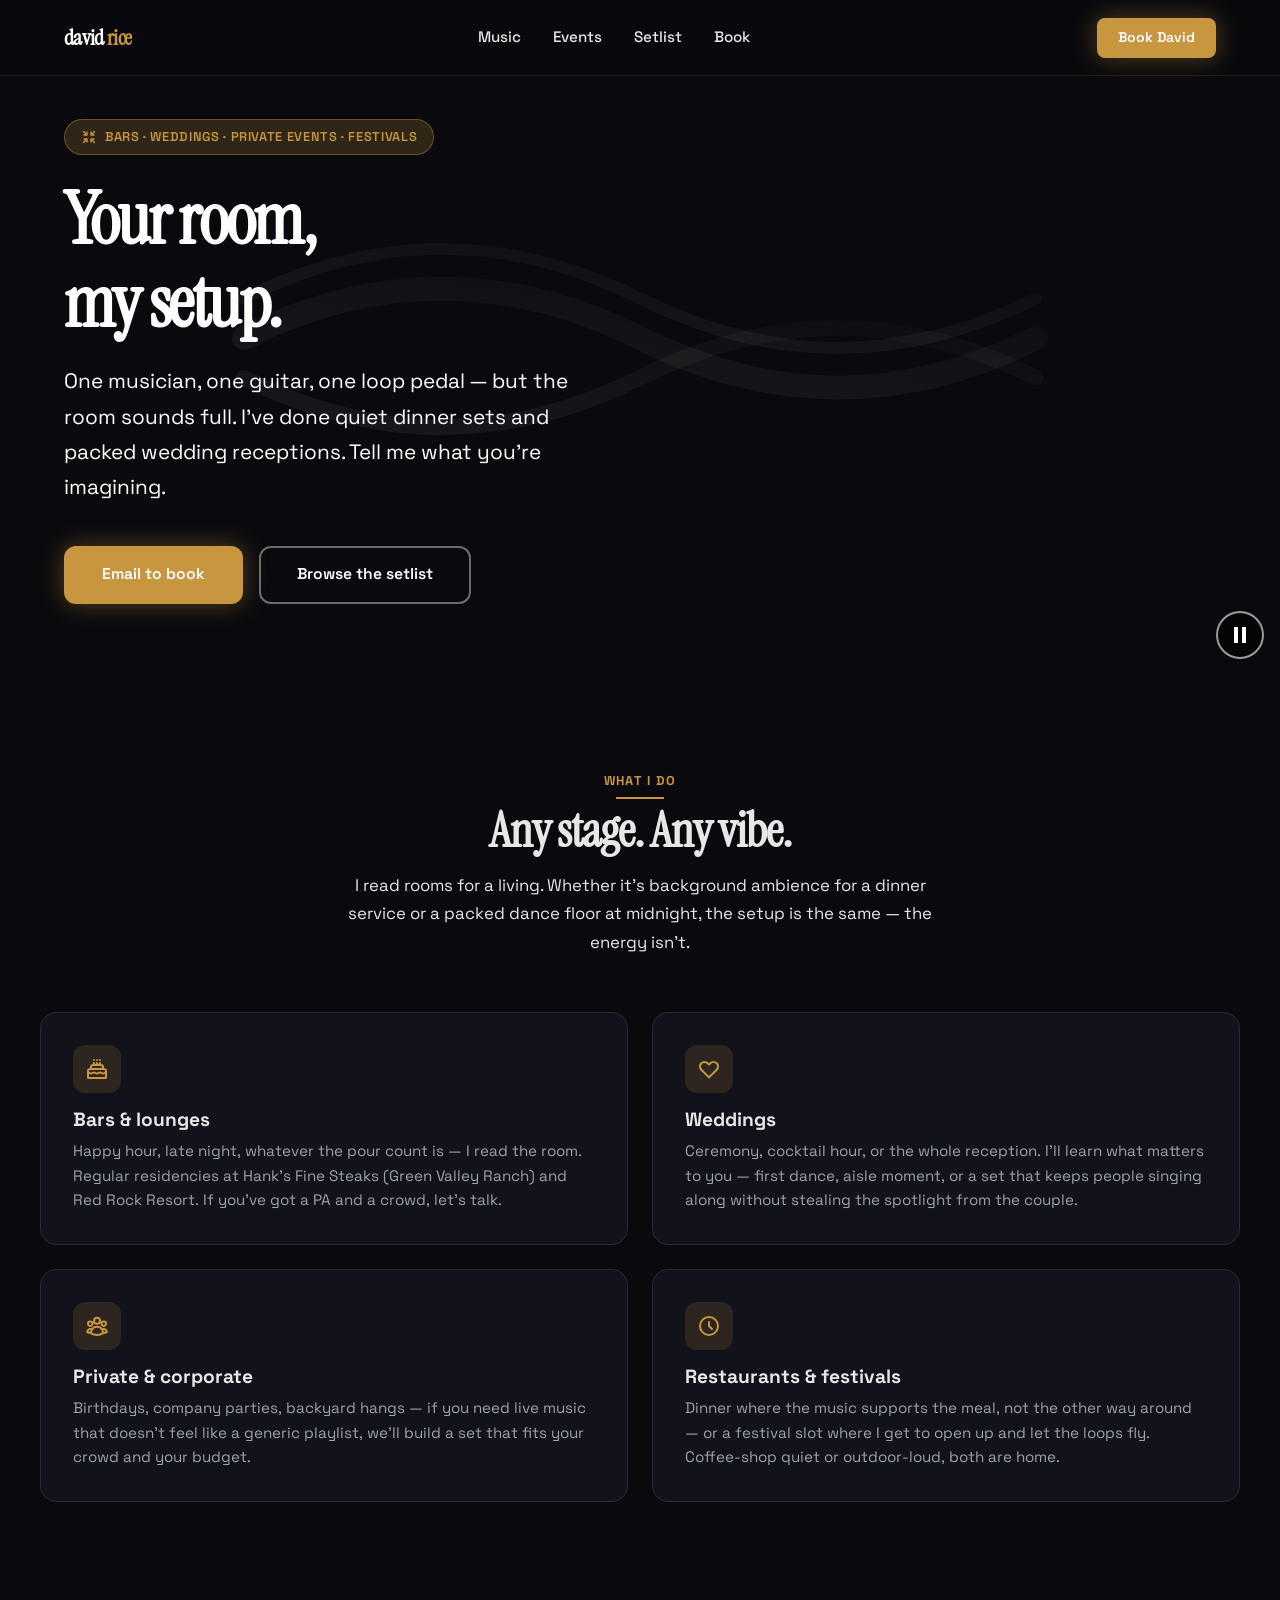
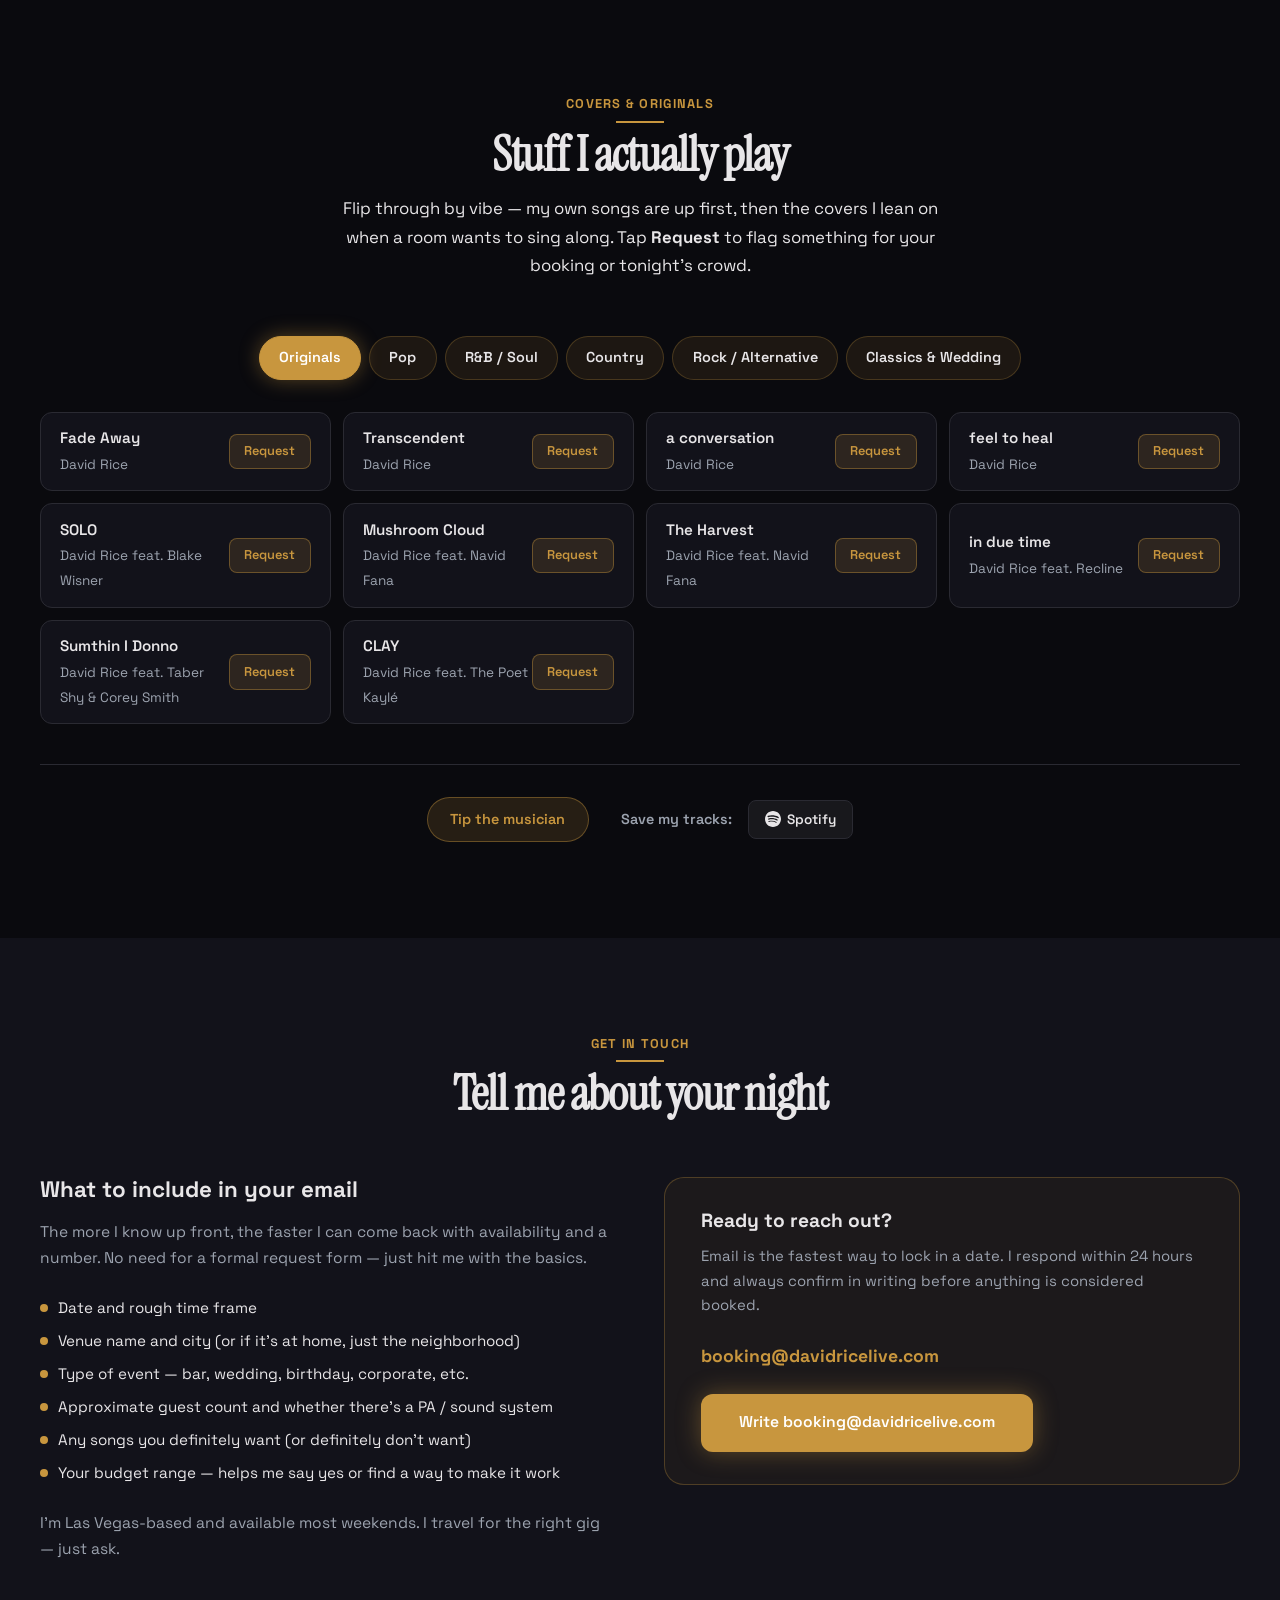
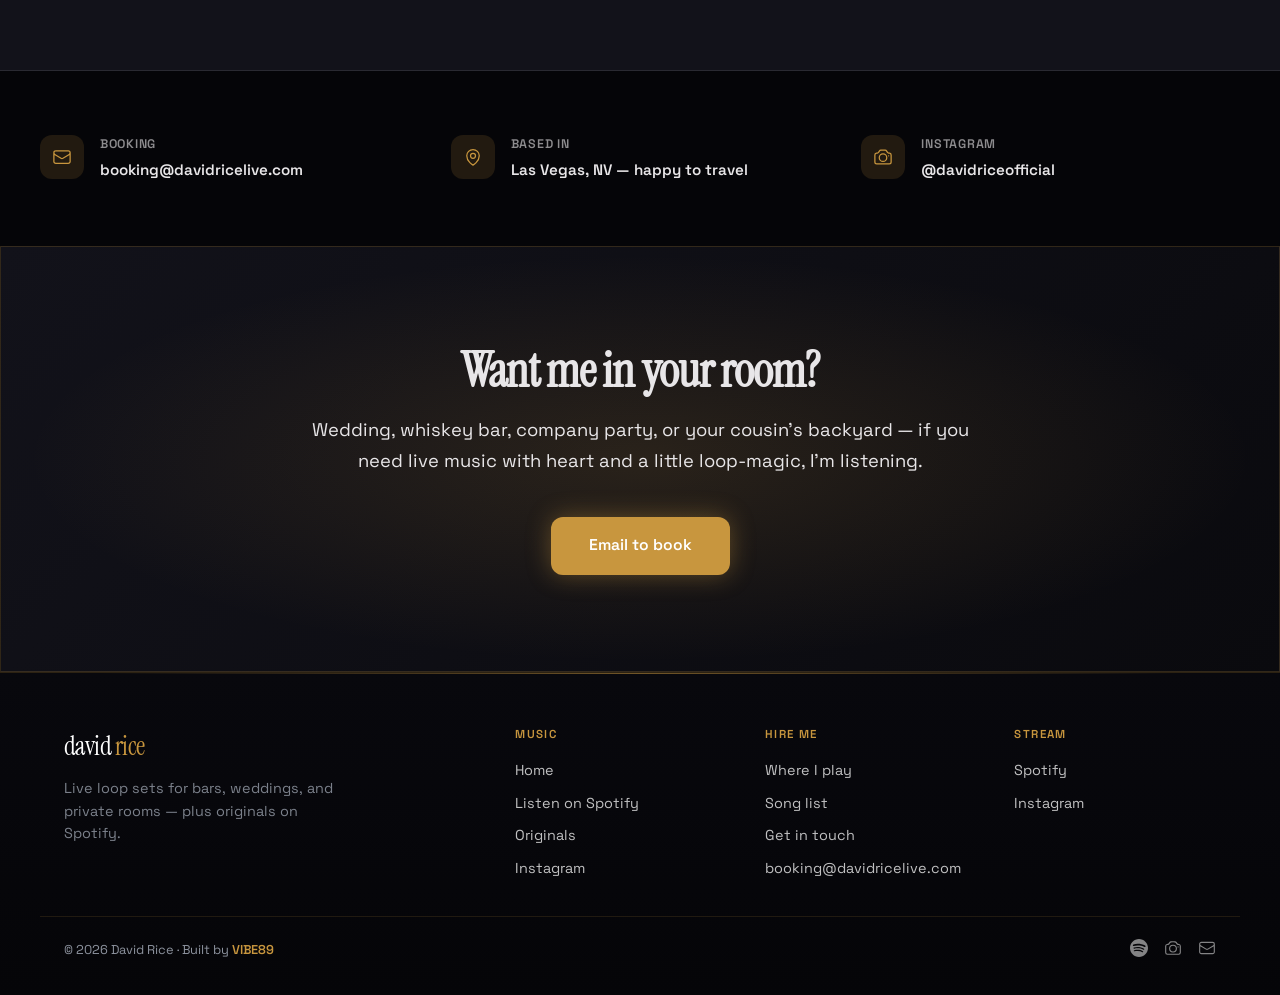
==== book.html @ 62c009bc "update 2 pages" ====
<!DOCTYPE html>
<html lang="en">
<head>
  <meta charset="UTF-8">
  <meta name="viewport" content="width=device-width, initial-scale=1.0, viewport-fit=cover">
  <link rel="icon" type="image/png" href="favicon.png">
  <title>Hire David Rice — Las Vegas live music for bars, weddings &amp; events</title>
  <meta name="description" content="Book David Rice for your bar, wedding, private event, or festival. Las Vegas-based singer-songwriter with guitar, loop pedal, and a 100+ song setlist. Email booking@davidricelive.com.">
  <link rel="preconnect" href="https://fonts.googleapis.com">
  <link rel="preconnect" href="https://fonts.gstatic.com" crossorigin>
  <link href="https://fonts.googleapis.com/css2?family=Space+Grotesk:wght@400;500;600;700&family=Instrument+Serif:ital@0;1&display=swap" rel="stylesheet">
  <link rel="stylesheet" href="demo-shared.css">
  <script src="demo-shared.js" defer></script>
  <style>
    :root {
      --bg: #0a0a0e;
      --text: #e8e6e8;
      --text-muted: #9ca3af;
      --border: #2a2a32;
      --accent: #c8963e;
      --accent-glow: rgba(200, 150, 62, 0.4);
      --accent-dim: rgba(200, 150, 62, 0.15);
    }
    body { font-family: 'Space Grotesk', sans-serif; }
    .davidrice h1, .davidrice h2, .davidrice .demo-nav__logo { font-family: 'Instrument Serif', Georgia, serif; }

    .davidrice .demo-nav {
      background: rgba(10, 10, 14, 0.92);
      backdrop-filter: blur(20px);
      border-bottom: 1px solid rgba(200, 150, 62, 0.15);
    }
    .davidrice .demo-nav__logo { color: #fff; }
    .davidrice .demo-nav__logo span { color: var(--accent); }
    .davidrice .demo-nav__links a { color: rgba(255,255,255,0.9); }
    .davidrice .demo-nav__links a::after { background: var(--accent); }
    .davidrice .demo-nav__cta {
      background: var(--accent); color: #fff;
      box-shadow: 0 0 24px var(--accent-glow);
    }
    .davidrice .demo-nav__cta:hover { box-shadow: 0 0 36px var(--accent-glow); }
    .davidrice .demo-nav__toggle span { background: #fff; }

    .davidrice .demo-hero__overlay {
      background: linear-gradient(135deg, rgba(10,10,14,0.95) 0%, rgba(10,10,14,0.55) 50%, transparent 100%);
    }
    .davidrice .demo-hero__content { color: #fff; }
    .davidrice .demo-hero__badge {
      background: rgba(200, 150, 62, 0.2);
      border: 1px solid rgba(200, 150, 62, 0.4);
      color: var(--accent);
    }
    .davidrice .btn--primary {
      background: var(--accent); color: #fff;
      box-shadow: 0 0 24px var(--accent-glow);
    }
    .davidrice .btn--primary:hover { box-shadow: 0 0 36px var(--accent-glow); }
    .davidrice .btn--outline {
      background: transparent;
      border: 2px solid rgba(255,255,255,0.4); color: #fff;
    }
    .davidrice .btn--outline:hover { background: rgba(255,255,255,0.08); }

    .davidrice .demo-hero__bg video {
      position: absolute; inset: 0;
      width: 100%; height: 100%; object-fit: cover;
    }
    .davidrice .demo-hero__bg img { display: none; }
    .davidrice .demo-hero.loaded .demo-hero__bg video { animation: heroPulse 12s ease-in-out infinite; }
    @keyframes heroPulse { 0%, 100% { transform: scale(1); } 50% { transform: scale(1.05); } }
    @media (prefers-reduced-motion: reduce) { .davidrice .demo-hero.loaded .demo-hero__bg video { animation: none; } }

    .davidrice .contact-strip { background: #050508; color: #e8e6e8; border-top: 1px solid var(--border); }
    .davidrice .contact-item__icon { background: var(--accent-dim); }
    .davidrice .contact-item__icon svg { color: var(--accent); }

    .davidrice .demo-cta {
      background: linear-gradient(135deg, #12121a 0%, #0a0a0e 100%);
      border: 1px solid rgba(200, 150, 62, 0.2);
      position: relative; overflow: hidden;
    }
    .davidrice .demo-cta::before {
      content: ''; position: absolute; inset: -50%;
      background: radial-gradient(ellipse 40% 40% at 50% 50%, rgba(200, 150, 62, 0.15) 0%, transparent 60%);
      pointer-events: none;
    }
    .davidrice .demo-cta .demo-cta__inner { position: relative; z-index: 1; }
    .davidrice .demo-cta .btn { background: var(--accent); color: #fff; box-shadow: 0 0 24px var(--accent-glow); }

    .davidrice .demo-footer {
      background: linear-gradient(180deg, #08080d 0%, #050508 100%);
      color: var(--text-muted);
      border-top: 1px solid rgba(200, 150, 62, 0.2);
      padding: 0;
      position: relative;
    }
    .davidrice .demo-footer::before {
      content: '';
      position: absolute;
      top: 0;
      left: 8%;
      right: 8%;
      height: 1px;
      background: linear-gradient(90deg, transparent, rgba(200, 150, 62, 0.55), transparent);
      pointer-events: none;
    }
    .davidrice .demo-footer__inner {
      padding: 3.25rem 1.5rem 2.25rem;
      align-items: start;
    }
    .davidrice .demo-footer__brand-link {
      display: inline-block;
      text-decoration: none;
      color: inherit;
      margin-bottom: 0.65rem;
    }
    .davidrice .demo-footer__brand {
      font-family: 'Instrument Serif', Georgia, serif;
      font-weight: 400;
      font-size: 1.65rem;
      letter-spacing: -0.02em;
      color: #fff;
      margin-bottom: 0;
    }
    .davidrice .demo-footer__brand span { color: var(--accent); }
    .davidrice .demo-footer__brand-link:hover .demo-footer__brand { color: var(--accent); }
    .davidrice .demo-footer__brand-link:hover .demo-footer__brand span { color: #fff; }
    .davidrice .demo-footer__desc {
      opacity: 0.78;
      line-height: 1.55;
      max-width: 280px;
    }
    .davidrice .demo-footer__col-title {
      opacity: 1;
      color: var(--accent);
      font-size: 0.72rem;
      font-weight: 600;
      letter-spacing: 0.12em;
      margin-bottom: 1rem;
    }
    .davidrice .demo-footer__links a {
      opacity: 0.88;
      color: rgba(255, 255, 255, 0.85);
    }
    .davidrice .demo-footer__links a:hover {
      opacity: 1;
      color: var(--accent);
    }
    .davidrice .demo-footer__bottom {
      border-top-color: rgba(200, 150, 62, 0.14);
      margin-top: 0;
      padding: 1.35rem 1.5rem 2rem;
      opacity: 1;
      color: rgba(156, 163, 175, 0.9);
    }
    .davidrice .demo-footer__legal {
      margin: 0;
      font-size: 0.8rem;
    }
    .davidrice .demo-footer__credit a {
      color: var(--accent);
      font-weight: 600;
      text-decoration: none;
    }
    .davidrice .demo-footer__credit a:hover {
      text-decoration: underline;
      text-underline-offset: 3px;
    }
    .davidrice .demo-footer__socials a {
      opacity: 0.55;
      color: rgba(255, 255, 255, 0.92);
    }
    .davidrice .demo-footer__socials a:hover {
      opacity: 1;
      color: var(--accent);
    }

    /* Hero deco waves */
    .davidrice .hero-deco__wave { transform-origin: center; animation: heroDecoWave 6s ease-in-out infinite; }
    .davidrice .hero-deco__wave--2 { animation-delay: -2s; }
    .davidrice .hero-deco__wave--3 { animation-delay: -4s; }
    @keyframes heroDecoWave {
      0%, 100% { opacity: .5; transform: translateY(0) scale(1); }
      50% { opacity: 1; transform: translateY(-8px) scale(1.06); }
    }

    /* ── Venue grid ── */
    .davidrice .venue-grid {
      display: grid;
      grid-template-columns: repeat(2, 1fr);
      gap: 1.5rem;
    }
    .davidrice .venue-card {
      padding: 2rem; border-radius: 16px;
      border: 1px solid var(--border); background: #12121a;
      transition: border-color 0.3s, box-shadow 0.3s;
    }
    .davidrice .venue-card:hover {
      border-color: rgba(200, 150, 62, 0.3);
      box-shadow: 0 0 30px rgba(200, 150, 62, 0.1);
    }
    .davidrice .venue-card__icon {
      width: 48px; height: 48px; border-radius: 12px;
      background: var(--accent-dim);
      display: flex; align-items: center; justify-content: center;
      margin-bottom: 1rem;
    }
    .davidrice .venue-card__icon svg { color: var(--accent); width: 24px; height: 24px; }
    .davidrice .venue-card__title { font-size: 1.2rem; font-weight: 700; margin-bottom: 0.5rem; }
    .davidrice .venue-card__desc { font-size: 0.95rem; color: var(--text-muted); line-height: 1.6; }
    @media (max-width: 640px) { .davidrice .venue-grid { grid-template-columns: 1fr; } }

    /* ── Song request ── */
    .davidrice .songs-section { background: #0a0a0e; }
    .davidrice .songs-tabs {
      display: flex; flex-wrap: wrap; gap: 0.5rem;
      margin-bottom: 2rem; justify-content: center;
    }
    .davidrice .songs-tab {
      padding: 0.6rem 1.2rem; border-radius: 50px;
      font-size: 0.9rem; font-weight: 600;
      background: rgba(200, 150, 62, 0.1);
      border: 1px solid rgba(200, 150, 62, 0.25); color: var(--text);
      cursor: pointer; transition: background 0.3s, border-color 0.3s, box-shadow 0.3s;
    }
    .davidrice .songs-tab:hover {
      background: rgba(200, 150, 62, 0.2);
      border-color: rgba(200, 150, 62, 0.4);
    }
    .davidrice .songs-tab.active {
      background: var(--accent); border-color: var(--accent);
      color: #fff; box-shadow: 0 0 20px var(--accent-glow);
    }
    .davidrice .songs-list {
      display: grid;
      grid-template-columns: repeat(auto-fill, minmax(280px, 1fr));
      gap: 0.75rem; max-height: 60vh; overflow-y: auto;
    }
    .davidrice .songs-list::-webkit-scrollbar { width: 8px; }
    .davidrice .songs-list::-webkit-scrollbar-track { background: #12121a; border-radius: 4px; }
    .davidrice .songs-list::-webkit-scrollbar-thumb { background: var(--accent); border-radius: 4px; }
    .davidrice .song-item {
      display: flex; align-items: center; justify-content: space-between;
      padding: 0.85rem 1.2rem; border-radius: 12px;
      border: 1px solid var(--border); background: #12121a;
      transition: border-color 0.3s, transform 0.2s;
    }
    .davidrice .song-item:hover { border-color: rgba(200, 150, 62, 0.4); transform: translateX(4px); }
    .davidrice .song-item__info { flex: 1; min-width: 0; }
    .davidrice .song-item__title { font-weight: 600; font-size: 0.95rem; display: block; }
    .davidrice .song-item__artist { font-size: 0.85rem; color: var(--text-muted); margin-top: 0.15rem; }
    .davidrice .song-item__request {
      padding: 0.4rem 0.9rem; border-radius: 8px;
      font-size: 0.8rem; font-weight: 600;
      background: var(--accent-dim);
      border: 1px solid rgba(200, 150, 62, 0.4); color: var(--accent);
      cursor: pointer; transition: background 0.3s, transform 0.2s;
    }
    .davidrice .song-item__request:hover { background: var(--accent); color: #fff; transform: scale(1.05); }
    .davidrice .song-item__request.requested {
      background: rgba(34, 197, 94, 0.2);
      border-color: rgba(34, 197, 94, 0.5); color: #22c55e;
    }
    .davidrice .songs-panel { display: none; }
    .davidrice .songs-panel.active { display: block; }
    .davidrice .songs-footer {
      display: flex; flex-wrap: wrap; align-items: center; justify-content: center;
      gap: 2rem; margin-top: 2.5rem; padding-top: 2rem;
      border-top: 1px solid var(--border);
    }
    .davidrice .btn-tip {
      padding: 0.6rem 1.4rem; border-radius: 50px;
      font-size: 0.9rem; font-weight: 600;
      background: var(--accent-dim);
      border: 1px solid rgba(200, 150, 62, 0.4); color: var(--accent);
      cursor: pointer; transition: background 0.3s, transform 0.2s;
    }
    .davidrice .btn-tip:hover { background: var(--accent); color: #fff; transform: translateY(-2px); }
    .davidrice .original-music { display: flex; align-items: center; gap: 1rem; }
    .davidrice .original-music__label { font-size: 0.9rem; font-weight: 600; color: var(--text-muted); }
    .davidrice .original-music__links { display: flex; gap: 0.75rem; }
    .davidrice .original-music__links a {
      display: inline-flex; align-items: center; gap: 0.4rem;
      padding: 0.5rem 1rem; border-radius: 8px;
      font-size: 0.85rem; font-weight: 600;
      background: rgba(255,255,255,0.06); border: 1px solid var(--border); color: var(--text);
      transition: border-color 0.3s, background 0.3s;
    }
    .davidrice .original-music__links a:hover { border-color: rgba(200,150,62,0.4); background: rgba(200,150,62,0.1); }

    /* ── Booking section ── */
    .davidrice .booking-section { background: #12121a; }
    .davidrice .booking-grid {
      display: grid; grid-template-columns: 1fr 1fr; gap: 3rem; align-items: start;
    }
    .davidrice .booking-info h3 { font-size: 1.4rem; font-weight: 700; margin-bottom: 1rem; }
    .davidrice .booking-info p { color: var(--text-muted); font-size: 0.97rem; line-height: 1.7; margin-bottom: 0.75rem; }
    .davidrice .booking-checklist { list-style: none; margin: 1.5rem 0; display: flex; flex-direction: column; gap: 0.55rem; }
    .davidrice .booking-checklist li { display: flex; align-items: center; gap: 0.65rem; font-size: 0.95rem; }
    .davidrice .booking-checklist li::before {
      content: ''; width: 8px; height: 8px; border-radius: 50%;
      background: var(--accent); flex-shrink: 0;
    }
    .davidrice .booking-contact-card {
      padding: 2rem 2.25rem; border-radius: 20px;
      border: 1px solid rgba(200, 150, 62, 0.3);
      background: rgba(200, 150, 62, 0.06);
    }
    .davidrice .booking-contact-card h3 { font-size: 1.2rem; font-weight: 700; margin-bottom: 0.75rem; }
    .davidrice .booking-contact-card p { color: var(--text-muted); font-size: 0.93rem; line-height: 1.65; margin-bottom: 1.5rem; }
    .davidrice .booking-email {
      display: block; font-size: 1.1rem; font-weight: 700; color: var(--accent);
      margin-bottom: 1.5rem; word-break: break-all;
    }
    @media (max-width: 768px) { .davidrice .booking-grid { grid-template-columns: 1fr; } }
  </style>
</head>
<body class="davidrice">
  <a class="skip-link" href="#main">Skip to main content</a>

  <nav class="demo-nav" aria-label="Main navigation">
    <div class="demo-nav__inner">
      <a href="index.html" class="demo-nav__logo" aria-label="David Rice">david <span>rice</span></a>
      <ul class="demo-nav__links" role="list">
        <li><a href="index.html">Music</a></li>
        <li><a href="#events">Events</a></li>
        <li><a href="#songs">Setlist</a></li>
        <li><a href="#booking">Book</a></li>
      </ul>
      <a href="#booking" class="demo-nav__cta" role="button">Book David</a>
      <button class="demo-nav__toggle" aria-label="Toggle menu" aria-expanded="false"><span></span><span></span><span></span></button>
    </div>
  </nav>

  <main id="main">

    <!-- ── HERO ── -->
    <section class="demo-hero" aria-label="Hero">
      <div class="demo-hero__bg">
        <video autoplay muted loop playsinline poster="https://images.unsplash.com/photo-1470225620780-dba8ba36b745?w=1920&q=80">
          <source src="https://assets.mixkit.co/videos/479/479-720.mp4" type="video/mp4">
        </video>
      </div>
      <div class="demo-hero__overlay" aria-hidden="true"></div>
      <div class="demo-hero__content">
        <div class="demo-hero__badge" data-reveal="up">
          <svg xmlns="http://www.w3.org/2000/svg" width="16" height="16" fill="none" viewBox="0 0 24 24" stroke="currentColor" stroke-width="2"><path stroke-linecap="round" stroke-linejoin="round" d="M9 9V4.5M9 9H4.5M9 9 3.75 3.75M9 15v4.5M9 15H4.5M9 15l-5.25 5.25M15 9h4.5M15 9V4.5M15 9l5.25-5.25M15 15h4.5M15 15v4.5m0-4.5 5.25 5.25"/></svg>
          BARS · WEDDINGS · PRIVATE EVENTS · FESTIVALS
        </div>
        <h1 class="demo-hero__title" data-reveal="up" data-reveal-delay="1">Your room,<br>my setup.</h1>
        <p class="demo-hero__sub" data-reveal="up" data-reveal-delay="2">One musician, one guitar, one loop pedal — but the room sounds full. I've done quiet dinner sets and packed wedding receptions. Tell me what you're imagining.</p>
        <div class="demo-hero__actions" data-reveal="up" data-reveal-delay="3">
          <a href="#booking" class="btn btn--primary" role="button">Email to book</a>
          <a href="#songs" class="btn btn--outline" role="button">Browse the setlist</a>
        </div>
      </div>
    </section>

    <!-- ── EVENTS ── -->
    <section id="events" class="demo-section" style="background:#0a0a0e;" aria-labelledby="events-title">
      <div class="demo-section__inner">
        <div class="demo-section__header demo-section__header--center" data-reveal="up">
          <p class="demo-section__eyebrow">What I do</p>
          <h2 class="demo-section__title" id="events-title">Any stage. Any vibe.</h2>
          <p class="demo-section__desc">I read rooms for a living. Whether it's background ambience for a dinner service or a packed dance floor at midnight, the setup is the same — the energy isn't.</p>
        </div>
        <div class="venue-grid">
          <article class="venue-card" data-reveal="up" data-reveal-delay="1">
            <div class="venue-card__icon"><svg xmlns="http://www.w3.org/2000/svg" fill="none" viewBox="0 0 24 24" stroke="currentColor" stroke-width="2"><path stroke-linecap="round" stroke-linejoin="round" d="M21 15.546c-.523 0-1.046.151-1.5.454a2.704 2.704 0 0 1-3 0 2.704 2.704 0 0 0-3 0 2.704 2.704 0 0 1-3 0 2.704 2.704 0 0 0-3 0 2.704 2.704 0 0 1-3 0 2.701 2.701 0 0 0-1.5-.454M9 6v2m3-2v2m3-2v2M9 3h.01M12 3h.01M15 3h.01M21 21v-7a2 2 0 0 0-2-2H5a2 2 0 0 0-2 2v7h18zm-3-9v-2a2 2 0 0 0-2-2H8a2 2 0 0 0-2 2v2h12z"/></svg></div>
            <h3 class="venue-card__title">Bars &amp; lounges</h3>
            <p class="venue-card__desc">Happy hour, late night, whatever the pour count is — I read the room. Regular residencies at Hank's Fine Steaks (Green Valley Ranch) and Red Rock Resort. If you've got a PA and a crowd, let's talk.</p>
          </article>
          <article class="venue-card" data-reveal="up" data-reveal-delay="2">
            <div class="venue-card__icon"><svg xmlns="http://www.w3.org/2000/svg" fill="none" viewBox="0 0 24 24" stroke="currentColor" stroke-width="2"><path stroke-linecap="round" stroke-linejoin="round" d="M4.318 6.318a4.5 4.5 0 0 0 0 6.364L12 20.364l7.682-7.682a4.5 4.5 0 0 0-6.364-6.364L12 7.636l-1.318-1.318a4.5 4.5 0 0 0-6.364 0z"/></svg></div>
            <h3 class="venue-card__title">Weddings</h3>
            <p class="venue-card__desc">Ceremony, cocktail hour, or the whole reception. I'll learn what matters to you — first dance, aisle moment, or a set that keeps people singing along without stealing the spotlight from the couple.</p>
          </article>
          <article class="venue-card" data-reveal="up" data-reveal-delay="3">
            <div class="venue-card__icon"><svg xmlns="http://www.w3.org/2000/svg" fill="none" viewBox="0 0 24 24" stroke="currentColor" stroke-width="2"><path stroke-linecap="round" stroke-linejoin="round" d="M18 18.72a9.094 9.094 0 0 0 3.741-.479 3 3 0 0 0-4.682-2.72m.94 3.198.001.031c0 .225-.012.447-.037.666A11.944 11.944 0 0 1 12 21c-2.17 0-4.207-.576-5.963-1.584A6.062 6.062 0 0 1 6 18.719m12 0a5.971 5.971 0 0 0-.941-3.197m0 0A5.995 5.995 0 0 0 12 12.75a5.995 5.995 0 0 0-5.058 2.772m0 0a3 3 0 0 0-4.681 2.72 8.986 8.986 0 0 0 3.74.477m.94-3.197a5.971 5.971 0 0 0-.94 3.197M15 6.75a3 3 0 1 1-6 0 3 3 0 0 1 6 0Zm6 3a2.25 2.25 0 1 1-4.5 0 2.25 2.25 0 0 1 4.5 0Zm-13.5 0a2.25 2.25 0 1 1-4.5 0 2.25 2.25 0 0 1 4.5 0Z"/></svg></div>
            <h3 class="venue-card__title">Private &amp; corporate</h3>
            <p class="venue-card__desc">Birthdays, company parties, backyard hangs — if you need live music that doesn't feel like a generic playlist, we'll build a set that fits your crowd and your budget.</p>
          </article>
          <article class="venue-card" data-reveal="up" data-reveal-delay="4">
            <div class="venue-card__icon"><svg xmlns="http://www.w3.org/2000/svg" fill="none" viewBox="0 0 24 24" stroke="currentColor" stroke-width="2"><path stroke-linecap="round" stroke-linejoin="round" d="M12 8v4l3 3m6-3a9 9 0 1 1-18 0 9 9 0 0 1 18 0z"/></svg></div>
            <h3 class="venue-card__title">Restaurants &amp; festivals</h3>
            <p class="venue-card__desc">Dinner where the music supports the meal, not the other way around — or a festival slot where I get to open up and let the loops fly. Coffee-shop quiet or outdoor-loud, both are home.</p>
          </article>
        </div>
      </div>
    </section>

    <!-- ── SETLIST ── -->
    <section id="songs" class="demo-section songs-section" aria-labelledby="songs-title">
      <div class="demo-section__inner">
        <div class="demo-section__header demo-section__header--center" data-reveal="up">
          <p class="demo-section__eyebrow">Covers &amp; originals</p>
          <h2 class="demo-section__title" id="songs-title">Stuff I actually play</h2>
          <p class="demo-section__desc">Flip through by vibe — my own songs are up first, then the covers I lean on when a room wants to sing along. Tap <strong>Request</strong> to flag something for your booking or tonight's crowd.</p>
        </div>
        <div class="songs-tabs" role="tablist" aria-label="Song genres" data-reveal="up" data-reveal-delay="1"></div>
        <div class="songs-panels" data-reveal="up" data-reveal-delay="2">
          <div class="songs-panel active" role="tabpanel">
            <div class="songs-list"></div>
          </div>
        </div>
        <div class="songs-footer" data-reveal="up" data-reveal-delay="3">
          <button type="button" class="btn-tip" aria-label="Send a tip">Tip the musician</button>
          <div class="original-music">
            <span class="original-music__label">Save my tracks:</span>
            <div class="original-music__links">
              <a href="https://open.spotify.com/artist/2GixEWDWntHiYW2dzmlQTt" target="_blank" rel="noopener noreferrer">
                <svg width="16" height="16" viewBox="0 0 24 24" fill="currentColor"><path d="M12 0C5.4 0 0 5.4 0 12s5.4 12 12 12 12-5.4 12-12S18.66 0 12 0zm5.521 17.34c-.24.359-.66.48-1.021.24-2.82-1.74-6.36-2.101-10.561-1.141-.418.122-.779-.179-.899-.539-.12-.421.18-.78.54-.9 4.56-1.021 8.52-.6 11.64 1.32.42.18.479.659.301 1.02zm1.44-3.3c-.301.42-.841.6-1.262.3-3.239-1.98-8.159-2.58-11.939-1.38-.479.12-1.02-.12-1.14-.6-.12-.48.12-1.021.6-1.141C9.6 9.9 15 10.561 18.72 12.84c.361.181.54.78.241 1.2zm.12-3.36C15.24 8.4 8.82 8.16 5.16 9.301c-.6.179-1.2-.181-1.38-.721-.18-.601.18-1.2.72-1.381 4.26-1.26 11.28-1.02 15.721 1.621.539.3.719 1.02.419 1.56-.299.421-1.02.599-1.559.3z"/></svg>
                Spotify
              </a>
            </div>
          </div>
        </div>
      </div>
    </section>

    <!-- ── BOOKING ── -->
    <section id="booking" class="demo-section booking-section" aria-labelledby="booking-title">
      <div class="demo-section__inner">
        <div class="demo-section__header demo-section__header--center" data-reveal="up">
          <p class="demo-section__eyebrow">Get in touch</p>
          <h2 class="demo-section__title" id="booking-title">Tell me about your night</h2>
        </div>
        <div class="booking-grid">
          <div class="booking-info" data-reveal="left">
            <h3>What to include in your email</h3>
            <p>The more I know up front, the faster I can come back with availability and a number. No need for a formal request form — just hit me with the basics.</p>
            <ul class="booking-checklist">
              <li>Date and rough time frame</li>
              <li>Venue name and city (or if it's at home, just the neighborhood)</li>
              <li>Type of event — bar, wedding, birthday, corporate, etc.</li>
              <li>Approximate guest count and whether there's a PA / sound system</li>
              <li>Any songs you definitely want (or definitely don't want)</li>
              <li>Your budget range — helps me say yes or find a way to make it work</li>
            </ul>
            <p>I'm Las Vegas-based and available most weekends. I travel for the right gig — just ask.</p>
          </div>
          <div class="booking-contact-card" data-reveal="right">
            <h3>Ready to reach out?</h3>
            <p>Email is the fastest way to lock in a date. I respond within 24 hours and always confirm in writing before anything is considered booked.</p>
            <a class="booking-email" href="mailto:booking@davidricelive.com">booking@davidricelive.com</a>
            <a href="mailto:booking@davidricelive.com" class="btn btn--primary" role="button">Write booking@davidricelive.com</a>
          </div>
        </div>
      </div>
    </section>

    <!-- ── CONTACT STRIP ── -->
    <section class="contact-strip" aria-label="Contact information">
      <div class="contact-strip__inner">
        <div class="contact-item">
          <div class="contact-item__icon" aria-hidden="true"><svg xmlns="http://www.w3.org/2000/svg" fill="none" viewBox="0 0 24 24" stroke-width="1.5" stroke="currentColor"><path stroke-linecap="round" stroke-linejoin="round" d="M21.75 6.75v10.5a2.25 2.25 0 0 1-2.25 2.25h-15a2.25 2.25 0 0 1-2.25-2.25V6.75m19.5 0A2.25 2.25 0 0 0 19.5 4.5h-15a2.25 2.25 0 0 0-2.25 2.25m19.5 0v.243a2.25 2.25 0 0 1-1.07 1.916l-7.5 4.615a2.25 2.25 0 0 1-2.36 0L3.32 8.91a2.25 2.25 0 0 1-1.07-1.916V6.75"/></svg></div>
          <div><div class="contact-item__label">Booking</div><div class="contact-item__value"><a href="mailto:booking@davidricelive.com">booking@davidricelive.com</a></div></div>
        </div>
        <div class="contact-item">
          <div class="contact-item__icon" aria-hidden="true"><svg xmlns="http://www.w3.org/2000/svg" fill="none" viewBox="0 0 24 24" stroke-width="1.5" stroke="currentColor"><path stroke-linecap="round" stroke-linejoin="round" d="M15 10.5a3 3 0 1 1-6 0 3 3 0 0 1 6 0Z"/><path stroke-linecap="round" stroke-linejoin="round" d="M19.5 10.5c0 7.142-7.5 11.25-7.5 11.25S4.5 17.642 4.5 10.5a7.5 7.5 0 1 1 15 0Z"/></svg></div>
          <div><div class="contact-item__label">Based in</div><div class="contact-item__value">Las Vegas, NV — happy to travel</div></div>
        </div>
        <div class="contact-item">
          <div class="contact-item__icon" aria-hidden="true"><svg xmlns="http://www.w3.org/2000/svg" fill="none" viewBox="0 0 24 24" stroke-width="1.5" stroke="currentColor"><path stroke-linecap="round" stroke-linejoin="round" d="M6.827 6.175A2.31 2.31 0 0 1 5.186 7.23c-.38.054-.757.112-1.134.175C2.999 7.58 2.25 8.507 2.25 9.574V18a2.25 2.25 0 0 0 2.25 2.25h15A2.25 2.25 0 0 0 21.75 18V9.574c0-1.067-.75-1.994-1.802-2.169a47.865 47.865 0 0 0-1.134-.175 2.31 2.31 0 0 1-1.64-1.055l-.822-1.316a2.192 2.192 0 0 0-1.736-1.039 48.774 48.774 0 0 0-5.232 0 2.192 2.192 0 0 0-1.736 1.039l-.821 1.316Z"/><path stroke-linecap="round" stroke-linejoin="round" d="M16.5 12.75a4.5 4.5 0 1 1-9 0 4.5 4.5 0 0 1 9 0ZM18.75 10.5h.008v.008h-.008V10.5Z"/></svg></div>
          <div><div class="contact-item__label">Instagram</div><div class="contact-item__value"><a href="https://www.instagram.com/davidriceofficial/" target="_blank" rel="noopener noreferrer">@davidriceofficial</a></div></div>
        </div>
      </div>
    </section>

    <!-- ── CTA ── -->
    <section class="demo-cta" aria-labelledby="cta-heading">
      <div class="demo-cta__inner">
        <h2 id="cta-heading" data-reveal="up">Want me in your room?</h2>
        <p data-reveal="up" data-reveal-delay="1">Wedding, whiskey bar, company party, or your cousin's backyard — if you need live music with heart and a little loop-magic, I'm listening.</p>
        <a href="mailto:booking@davidricelive.com" class="btn" role="button" data-reveal="up" data-reveal-delay="2">Email to book</a>
      </div>
    </section>

  </main>

  <footer class="demo-footer" role="contentinfo">
    <div class="demo-footer__inner">
      <div>
        <a href="index.html" class="demo-footer__brand-link">
          <div class="demo-footer__brand">david <span>rice</span></div>
        </a>
        <p class="demo-footer__desc">Live loop sets for bars, weddings, and private rooms — plus originals on Spotify.</p>
      </div>
      <nav aria-label="Artist site">
        <div class="demo-footer__col-title">Music</div>
        <div class="demo-footer__links">
          <a href="index.html">Home</a>
          <a href="index.html#music">Listen on Spotify</a>
          <a href="index.html#tracks">Originals</a>
          <a href="index.html#instagram">Instagram</a>
        </div>
      </nav>
      <nav aria-label="This page">
        <div class="demo-footer__col-title">Hire me</div>
        <div class="demo-footer__links">
          <a href="#events">Where I play</a>
          <a href="#songs">Song list</a>
          <a href="#booking">Get in touch</a>
          <a href="mailto:booking@davidricelive.com">booking@davidricelive.com</a>
        </div>
      </nav>
      <div>
        <div class="demo-footer__col-title">Stream</div>
        <div class="demo-footer__links">
          <a href="https://open.spotify.com/artist/2GixEWDWntHiYW2dzmlQTt" target="_blank" rel="noopener noreferrer">Spotify</a>
          <a href="https://www.instagram.com/davidriceofficial/" target="_blank" rel="noopener noreferrer">Instagram</a>
        </div>
      </div>
    </div>
    <div class="demo-footer__bottom">
      <p class="demo-footer__legal"><span>&copy; 2026 David Rice</span> · <span class="demo-footer__credit">Built by <a href="https://vibe89.com" target="_blank" rel="noopener noreferrer">VIBE89</a></span></p>
      <div class="demo-footer__socials">
        <a href="https://open.spotify.com/artist/2GixEWDWntHiYW2dzmlQTt" target="_blank" rel="noopener noreferrer" aria-label="David Rice on Spotify"><svg xmlns="http://www.w3.org/2000/svg" viewBox="0 0 24 24" fill="currentColor" width="20" height="20" aria-hidden="true"><path d="M12 0C5.4 0 0 5.4 0 12s5.4 12 12 12 12-5.4 12-12S18.66 0 12 0zm5.521 17.34c-.24.359-.66.48-1.021.24-2.82-1.74-6.36-2.101-10.561-1.141-.418.122-.779-.179-.899-.539-.12-.421.18-.78.54-.9 4.56-1.021 8.52-.6 11.64 1.32.42.18.479.659.301 1.02zm1.44-3.3c-.301.42-.841.6-1.262.3-3.239-1.98-8.159-2.4-11.939-1.38-.479.12-1.02-.12-1.14-.6-.12-.48.12-1.021.6-1.141C9.6 9.9 15 10.561 18.72 12.84c.361.181.54.78.241 1.2zm.12-3.36C15.24 8.4 8.82 8.16 5.16 9.301c-.6.179-1.2-.181-1.38-.721-.18-.601.18-1.2.72-1.381 4.26-1.261 11.28-1.02 15.721 1.621.539.3.719 1.02.419 1.56-.299.421-1.02.599-1.559.3z"/></svg></a>
        <a href="https://www.instagram.com/davidriceofficial/" target="_blank" rel="noopener noreferrer" aria-label="David Rice on Instagram"><svg xmlns="http://www.w3.org/2000/svg" fill="none" viewBox="0 0 24 24" stroke-width="1.5" stroke="currentColor" width="20" height="20" aria-hidden="true"><path stroke-linecap="round" stroke-linejoin="round" d="M6.827 6.175A2.31 2.31 0 0 1 5.186 7.23c-.38.054-.757.112-1.134.175C2.999 7.58 2.25 8.507 2.25 9.574V18a2.25 2.25 0 0 0 2.25 2.25h15A2.25 2.25 0 0 0 21.75 18V9.574c0-1.067-.75-1.994-1.802-2.169a47.865 47.865 0 0 0-1.134-.175 2.31 2.31 0 0 1-1.64-1.055l-.822-1.316a2.192 2.192 0 0 0-1.736-1.039 48.774 48.774 0 0 0-5.232 0 2.192 2.192 0 0 0-1.736 1.039l-.821 1.316Z"/><path stroke-linecap="round" stroke-linejoin="round" d="M16.5 12.75a4.5 4.5 0 1 1-9 0 4.5 4.5 0 0 1 9 0ZM18.75 10.5h.008v.008h-.008V10.5Z"/></svg></a>
        <a href="mailto:booking@davidricelive.com" aria-label="Email for booking"><svg xmlns="http://www.w3.org/2000/svg" fill="none" viewBox="0 0 24 24" stroke-width="1.5" stroke="currentColor" width="20" height="20" aria-hidden="true"><path stroke-linecap="round" stroke-linejoin="round" d="M21.75 6.75v10.5a2.25 2.25 0 0 1-2.25 2.25h-15a2.25 2.25 0 0 1-2.25-2.25V6.75m19.5 0A2.25 2.25 0 0 0 19.5 4.5h-15a2.25 2.25 0 0 0-2.25 2.25m19.5 0v.243a2.25 2.25 0 0 1-1.07 1.916l-7.5 4.615a2.25 2.25 0 0 1-2.36 0L3.32 8.91a2.25 2.25 0 0 1-1.07-1.916V6.75"/></svg></a>
      </div>
    </div>
  </footer>

  <script>
  (function() {
    var tabsEl = document.querySelector('.davidrice .songs-tabs');
    var listEl = document.querySelector('.davidrice .songs-list');
    if (!tabsEl || !listEl) return;
    var requested = new Set();
    fetch('songs-by-genre.json').then(function(r) { return r.json(); }).then(function(data) {
      var genres = data.genres || [];
      genres.forEach(function(g, i) {
        var tab = document.createElement('button');
        tab.type = 'button';
        tab.className = 'songs-tab' + (i === 0 ? ' active' : '');
        tab.role = 'tab';
        tab.id = 'tab-' + g.id;
        tab.setAttribute('aria-selected', i === 0 ? 'true' : 'false');
        tab.setAttribute('aria-controls', 'panel-' + g.id);
        tab.textContent = g.label;
        tab.dataset.genreId = g.id;
        tab.dataset.songs = JSON.stringify(g.songs || []);
        tabsEl.appendChild(tab);
      });
      function songKey(s) { return (s.title || s) + '|' + (s.artist || ''); }
      function renderList(songs) {
        listEl.textContent = '';
        var list = (songs || []).slice();
        list.sort(function(a, b) {
          var aA = (typeof a === 'string' ? '' : (a.artist || '')).toLowerCase();
          var aB = (typeof b === 'string' ? '' : (b.artist || '')).toLowerCase();
          return aA.localeCompare(aB);
        });
        list.forEach(function(s) {
          var title = typeof s === 'string' ? s : (s.title || '');
          var artist = typeof s === 'string' ? '' : (s.artist || '');
          var key = songKey({ title: title, artist: artist });
          var item = document.createElement('div');
          item.className = 'song-item';
          var info = document.createElement('div');
          info.className = 'song-item__info';
          var titleEl = document.createElement('span');
          titleEl.className = 'song-item__title';
          titleEl.textContent = title;
          info.appendChild(titleEl);
          if (artist) {
            var artistEl = document.createElement('span');
            artistEl.className = 'song-item__artist';
            artistEl.textContent = artist;
            info.appendChild(artistEl);
          }
          var btn = document.createElement('button');
          btn.type = 'button';
          btn.className = 'song-item__request';
          btn.textContent = requested.has(key) ? 'Requested' : 'Request';
          if (requested.has(key)) btn.classList.add('requested');
          btn.addEventListener('click', function() {
            requested.add(key);
            btn.classList.add('requested');
            btn.textContent = 'Requested';
          });
          item.append(info, btn);
          listEl.appendChild(item);
        });
      }
      var firstTab = tabsEl.querySelector('.songs-tab');
      if (firstTab) renderList(JSON.parse(firstTab.dataset.songs || '[]'));
      tabsEl.querySelectorAll('.songs-tab').forEach(function(tab) {
        tab.addEventListener('click', function() {
          tabsEl.querySelectorAll('.songs-tab').forEach(function(t) {
            t.classList.remove('active');
            t.setAttribute('aria-selected', 'false');
          });
          tab.classList.add('active');
          tab.setAttribute('aria-selected', 'true');
          renderList(JSON.parse(tab.dataset.songs || '[]'));
        });
      });
    }).catch(function() {
      listEl.innerHTML = '<p style="color:var(--text-muted);padding:2rem;">Unable to load song list. Please try again later.</p>';
    });
  })();
  </script>
</body>
</html>
---- demo-shared.css ----
*,::after,::before{box-sizing:border-box;margin:0;padding:0}html{scroll-behavior:smooth;-webkit-text-size-adjust:100%}body{line-height:1.6;color:var(--text);background:var(--bg);overflow-x:hidden}a{color:inherit;text-decoration:none}img{max-width:100%;display:block}ul{list-style:none}h1,h2,h3,h4{line-height:1.15}button{font:inherit;cursor:pointer;border:none;background:0 0}.skip-link{position:absolute;top:-100%;left:16px;padding:8px 16px;background:var(--accent);color:#fff;border-radius:6px;z-index:10000;font-weight:600;font-size:.9rem;transition:top .2s}.skip-link:focus{top:16px}[data-reveal]{opacity:0;transform:translateY(40px);transition:opacity .8s cubic-bezier(.16,1,.3,1),transform .8s cubic-bezier(.16,1,.3,1)}[data-reveal=left]{transform:translateX(-60px)}[data-reveal=right]{transform:translateX(60px)}[data-reveal=scale]{transform:scale(.9)}[data-reveal=up]{transform:translateY(40px)}[data-reveal].revealed{opacity:1;transform:none}[data-reveal-delay="1"]{transition-delay:0.1s}[data-reveal-delay="2"]{transition-delay:0.2s}[data-reveal-delay="3"]{transition-delay:0.3s}[data-reveal-delay="4"]{transition-delay:0.4s}[data-reveal-delay="5"]{transition-delay:0.5s}.demo-nav{position:fixed;top:0;left:0;right:0;z-index:1000;transition:background .4s,box-shadow .4s,backdrop-filter .4s}.demo-nav.scrolled{box-shadow:0 2px 20px rgba(0,0,0,.1)}.demo-nav__inner{max-width:1200px;margin:0 auto;display:flex;align-items:center;justify-content:space-between;padding:1.1rem 1.5rem}.demo-nav__logo{font-weight:800;letter-spacing:-.03em;font-size:1.4rem;z-index:10}.demo-nav__links{display:flex;gap:2rem;font-size:.95rem;font-weight:500}.demo-nav__links a{position:relative;transition:opacity .2s}.demo-nav__links a::after{content:'';position:absolute;bottom:-4px;left:0;width:0;height:2px;background:var(--accent);transition:width .3s}.demo-nav__links a:hover::after{width:100%}.demo-nav__cta{padding:.55rem 1.3rem;border-radius:8px;font-weight:600;font-size:.88rem;transition:transform .2s,box-shadow .3s}.demo-nav__cta:hover{transform:translateY(-1px)}.demo-nav__toggle{display:none;min-width:44px;min-height:44px;width:44px;height:44px;flex-direction:column;justify-content:center;align-items:center;gap:5px;z-index:10;padding:0;background:0 0;border:none;cursor:pointer;touch-action:manipulation;-webkit-tap-highlight-color:transparent}.demo-nav__toggle span{display:block;width:22px;height:2px;background:var(--text);border-radius:2px;transition:transform .3s,opacity .3s}.demo-nav__toggle.open span:first-child{transform:translateY(7px) rotate(45deg)}.demo-nav__toggle.open span:nth-child(2){opacity:0}.demo-nav__toggle.open span:nth-child(3){transform:translateY(-7px) rotate(-45deg)}@media(max-width:768px){.demo-nav__toggle{display:flex;position:relative;z-index:10}.demo-nav__links{position:fixed;inset:0;flex-direction:column;align-items:center;justify-content:center;gap:1.5rem;font-size:1.25rem;background:var(--bg);display:none;z-index:999;overflow-y:auto;-webkit-overflow-scrolling:touch}.demo-nav__links.open{display:flex;animation:menuFadeIn .2s ease forwards}.demo-nav__links a{min-height:48px;display:flex;align-items:center;justify-content:center;padding:.75rem 1rem;touch-action:manipulation;-webkit-tap-highlight-color:transparent}.demo-nav__cta{display:none}.demo-nav__inner{padding:.85rem 1.25rem}}@keyframes menuFadeIn{from{opacity:0}to{opacity:1}}.demo-hero{position:relative;min-height:75vh;display:flex;align-items:center;overflow:hidden}.demo-hero__bg{position:absolute;inset:0;z-index:0}.demo-hero__bg img{width:100%;height:100%;object-fit:cover;transition:transform 8s ease-out}.demo-hero.loaded .demo-hero__bg img{transform:scale(1.05)}.demo-hero__overlay{position:absolute;inset:0;z-index:1}.demo-hero__content{position:relative;z-index:2;max-width:1200px;margin:0 auto;padding:7rem 1.5rem 4rem;width:100%}.demo-hero__badge{display:inline-flex;align-items:center;gap:.5rem;padding:.4rem 1rem;border-radius:50px;font-size:.8rem;font-weight:600;letter-spacing:.05em;text-transform:uppercase;margin-bottom:1.5rem;backdrop-filter:blur(8px)}.demo-hero__title{font-size:clamp(2.8rem,7vw,4.5rem);margin-bottom:1.25rem;letter-spacing:-.03em}.demo-hero__sub{font-size:clamp(1.05rem,2.5vw,1.3rem);max-width:560px;margin-bottom:2.5rem;line-height:1.7}.demo-hero__actions{display:flex;gap:1rem;flex-wrap:wrap}.demo-hero__trust{display:flex;align-items:center;gap:1.5rem;margin-top:2.5rem;font-size:.9rem;opacity:.85;flex-wrap:wrap}.demo-hero__trust-item{display:flex;align-items:center;gap:.4rem}.demo-hero__trust-item svg{width:18px;height:18px;flex-shrink:0}@media(max-width:480px){.demo-hero{min-height:65vh}.demo-hero__content{padding:6rem 1.25rem 3rem}}.btn{padding:.9rem 2.25rem;border-radius:12px;font-weight:600;font-size:.98rem;border:2px solid transparent;cursor:pointer;transition:transform .25s cubic-bezier(.34,1.56,.64,1),box-shadow .3s;display:inline-flex;align-items:center;gap:.5rem;white-space:nowrap}.btn:hover{transform:translateY(-3px)}.btn svg{width:18px;height:18px}.demo-section{padding:6rem 1.5rem}.demo-section__inner{max-width:1200px;margin:0 auto}.demo-section__eyebrow{font-size:.8rem;font-weight:700;letter-spacing:.1em;text-transform:uppercase;color:var(--accent);margin-bottom:.75rem}.demo-section__title{font-size:clamp(2rem,4.5vw,3rem);margin-bottom:.75rem;letter-spacing:-.02em}.demo-section__desc{max-width:620px;font-size:1.05rem;line-height:1.7}.demo-section__header{margin-bottom:3.5rem}.demo-section__header--center{text-align:center}.demo-section__header--center .demo-section__desc{margin:0 auto}@media(max-width:480px){.demo-section{padding:4rem 1.25rem}}.service-grid{display:grid;grid-template-columns:repeat(auto-fit,minmax(280px,1fr));gap:1.75rem}.service-card{padding:2.25rem;border-radius:20px;border:1px solid var(--border);transition:transform .4s cubic-bezier(.34,1.56,.64,1),box-shadow .4s}.service-card:hover{transform:translateY(-6px)}.service-card__icon{width:56px;height:56px;margin-bottom:1.25rem;border-radius:14px;display:flex;align-items:center;justify-content:center}.service-card__icon svg{width:26px;height:26px}.service-card__title{font-size:1.2rem;margin-bottom:.6rem;font-weight:700}.service-card__desc{font-size:.95rem;line-height:1.65}.about-split{display:grid;grid-template-columns:1fr 1fr;gap:4.5rem;align-items:center}.about-split__text h2{font-size:clamp(1.8rem,3.5vw,2.5rem);margin-bottom:1.25rem;letter-spacing:-.02em}.about-split__text p{font-size:1.05rem;line-height:1.7;margin-bottom:1rem}.about-split__visual{border-radius:24px;overflow:hidden;aspect-ratio:4/3;position:relative}.about-split__visual img{width:100%;height:100%;object-fit:cover}@media(max-width:768px){.about-split{grid-template-columns:1fr;gap:2.5rem}}.stat-row{display:flex;gap:3rem;margin-top:2.5rem;flex-wrap:wrap}.stat{text-align:center}.stat__num{font-size:2.75rem;font-weight:800;letter-spacing:-.03em}.stat__label{font-size:.8rem;text-transform:uppercase;letter-spacing:.06em;margin-top:.25rem}.testimonial-section{overflow:hidden}.testimonial-grid{display:grid;grid-template-columns:repeat(auto-fit,minmax(320px,1fr));gap:2rem}.testimonial-card{padding:2rem;border-radius:20px;border:1px solid var(--border);position:relative}.testimonial-card__stars{display:flex;gap:2px;margin-bottom:1rem;color:var(--accent)}.testimonial-card__stars svg{width:18px;height:18px;fill:currentColor}.testimonial-card__quote{font-size:1.05rem;line-height:1.7;margin-bottom:1.5rem;font-style:italic}.testimonial-card__author{display:flex;align-items:center;gap:.75rem}.testimonial-card__avatar{width:44px;height:44px;border-radius:50%;display:flex;align-items:center;justify-content:center;font-weight:700;font-size:1rem}.testimonial-card__name{font-weight:600;font-size:.95rem}.testimonial-card__role{font-size:.82rem;opacity:.7}.contact-strip{padding:4rem 1.5rem}.contact-strip__inner{max-width:1200px;margin:0 auto;display:grid;grid-template-columns:repeat(auto-fit,minmax(240px,1fr));gap:2rem}.contact-item{display:flex;align-items:flex-start;gap:1rem}.contact-item__icon{width:44px;height:44px;border-radius:12px;display:flex;align-items:center;justify-content:center;flex-shrink:0}.contact-item__icon svg{width:20px;height:20px}.contact-item__label{font-size:.78rem;text-transform:uppercase;letter-spacing:.06em;opacity:.6;margin-bottom:.15rem;font-weight:600}.contact-item__value{font-weight:600;font-size:.95rem}.contact-item__value a{transition:opacity .2s}.contact-item__value a:hover{opacity:.8}.demo-cta{padding:6rem 1.5rem;text-align:center}.demo-cta__inner{max-width:680px;margin:0 auto}.demo-cta h2{font-size:clamp(2rem,4.5vw,3rem);margin-bottom:1rem;letter-spacing:-.02em}.demo-cta p{font-size:1.15rem;margin-bottom:2.5rem;line-height:1.7}.demo-footer{padding:3rem 1.5rem}.demo-footer__inner{max-width:1200px;margin:0 auto;display:grid;grid-template-columns:2fr 1fr 1fr 1fr;gap:3rem}.demo-footer__brand{font-weight:800;font-size:1.3rem;letter-spacing:-.03em;margin-bottom:.75rem}.demo-footer__desc{font-size:.9rem;opacity:.7;line-height:1.6;max-width:280px}.demo-footer__col-title{font-size:.78rem;text-transform:uppercase;letter-spacing:.08em;font-weight:700;margin-bottom:1rem;opacity:.6}.demo-footer__links{display:flex;flex-direction:column;gap:.6rem;font-size:.9rem}.demo-footer__links a{opacity:.7;transition:opacity .2s}.demo-footer__links a:hover{opacity:1}.demo-footer__bottom{max-width:1200px;margin:1.5rem auto 0;padding-top:1.5rem;border-top:1px solid var(--border);display:flex;justify-content:space-between;align-items:center;font-size:.82rem;opacity:.5}.demo-footer__socials{display:flex;gap:1rem}.demo-footer__socials a{opacity:.6;transition:opacity .2s}.demo-footer__socials a:hover{opacity:1}.demo-footer__socials svg{width:18px;height:18px}@media(max-width:768px){.demo-footer__inner{grid-template-columns:1fr 1fr;gap:2rem}.demo-footer__bottom{flex-direction:column;gap:.75rem;text-align:center}}@media(max-width:480px){.demo-footer__inner{grid-template-columns:1fr}}.exit-demo{position:fixed;bottom:max(3rem,calc(3rem + env(safe-area-inset-bottom,0px)));right:max(1.5rem,calc(1.5rem + env(safe-area-inset-right,0px)));z-index:9999;padding:.7rem 1.4rem;border-radius:50px;font-weight:600;font-size:.85rem;border:none;cursor:pointer;display:flex;align-items:center;gap:.5rem;box-shadow:0 4px 24px rgba(0,0,0,.25);transition:transform .3s cubic-bezier(.34,1.56,.64,1),box-shadow .3s;background:#111;color:#fff;text-decoration:none;backdrop-filter:blur(8px)}.is-embedded .exit-demo{display:none!important}
html.is-embedded,body.is-embedded{overflow:hidden!important;overscroll-behavior:none}
.exit-demo:hover{transform:translateY(-3px) scale(1.03);box-shadow:0 8px 32px rgba(0,0,0,.35)}.exit-demo svg{width:16px;height:16px}.gallery-grid{display:grid;grid-template-columns:repeat(3,1fr);gap:1rem}.gallery-grid__item{border-radius:16px;overflow:hidden;aspect-ratio:4/3;position:relative}.gallery-grid__item img{width:100%;height:100%;object-fit:cover;transition:transform .5s}.gallery-grid__item:hover img{transform:scale(1.05)}@media(max-width:768px){.gallery-grid{grid-template-columns:repeat(2,1fr)}}@media(max-width:480px){.gallery-grid{grid-template-columns:1fr}}.process-steps{display:grid;grid-template-columns:repeat(auto-fit,minmax(220px,1fr));gap:2rem;counter-reset:step}.process-step{text-align:center;position:relative;padding-top:3rem}.process-step::before{counter-increment:step;content:counter(step);position:absolute;top:0;left:50%;transform:translateX(-50%);width:40px;height:40px;border-radius:50%;background:var(--accent);color:#fff;display:flex;align-items:center;justify-content:center;font-weight:800;font-size:.95rem}.process-step__title{font-weight:700;font-size:1.05rem;margin-bottom:.5rem;margin-top:.5rem}.process-step__desc{font-size:.9rem;opacity:.75;line-height:1.6}.trust-bar{padding:1.5rem 0;overflow:hidden;border-top:1px solid var(--border);border-bottom:1px solid var(--border)}.trust-bar__track{display:flex;gap:3rem;animation:marquee 25s linear infinite;width:max-content}.trust-bar__item{display:flex;align-items:center;gap:.5rem;font-weight:600;font-size:.9rem;white-space:nowrap;opacity:.5}.trust-bar__item svg{width:20px;height:20px;flex-shrink:0}@keyframes marquee{to{transform:translateX(-50%)}}@media(prefers-reduced-motion:reduce){*{animation-duration:0s!important;transition-duration:0s!important}[data-reveal]{opacity:1;transform:none}.demo-hero__bg img{transform:none!important}.trust-bar__track{animation:none}}.video-pause-btn{position:absolute;bottom:1rem;right:1rem;z-index:20;width:48px;height:48px;min-width:48px;min-height:48px;border-radius:50%;border:2px solid rgba(255,255,255,0.6);background:rgba(0,0,0,0.5);color:#fff;cursor:pointer;display:flex;align-items:center;justify-content:center;transition:background .2s,transform .2s}.video-pause-btn:hover{background:rgba(0,0,0,0.7);transform:scale(1.05)}.video-pause-btn:focus{outline:2px solid #fff;outline-offset:2px}.video-pause-btn__icon{display:none}.video-pause-btn__icon--pause{display:flex}.video-pause-btn.paused .video-pause-btn__icon--pause{display:none}.video-pause-btn.paused .video-pause-btn__icon--play{display:flex}.video-pause-btn svg{width:24px;height:24px}.experience-card__media,.video-showcase__main{position:relative}

/* ===== SVG ANIMATIONS ===== */
.service-card__icon svg{transition:transform .4s cubic-bezier(.34,1.56,.64,1)}.service-card:hover .service-card__icon svg{animation:svgBounce .6s ease}
.contact-item__icon svg{transition:transform .3s}.contact-item:hover .contact-item__icon svg{transform:scale(1.1) rotate(-5deg)}
.btn svg{transition:transform .3s}.btn:hover svg{transform:translateX(4px)}
.demo-hero__badge svg{animation:svgFloat 4s ease-in-out infinite}
.demo-section__eyebrow{position:relative}.demo-section__eyebrow::before{content:'';position:absolute;bottom:-.5rem;left:0;width:0;height:2px;background:var(--accent);max-width:48px}
.demo-section__header--center .demo-section__eyebrow::before{left:50%;transform:translateX(-50%)}
[data-reveal].revealed .demo-section__eyebrow::before{animation:svgLineDraw 1.2s .3s ease forwards}
.testimonial-card__stars{animation:svgPulse 3s ease-in-out infinite}
.prepare-card__icon svg,.process-cycle__num{transition:transform .3s}.prepare-card:hover .prepare-card__icon svg{transform:scale(1.15) rotate(5deg)}.process-cycle__step:hover .process-cycle__num{transform:scale(1.1)}
@keyframes svgBounce{0%,100%{transform:scale(1)}50%{transform:scale(1.15) translateY(-4px)}}
@keyframes svgFloat{0%,100%{transform:translateY(0) rotate(0deg)}50%{transform:translateY(-4px) rotate(3deg)}}
@keyframes svgLineDraw{to{width:48px}}
@keyframes svgPulse{0%,100%{opacity:1}50%{opacity:.85}}
@media(prefers-reduced-motion:reduce){.demo-hero__badge svg,.testimonial-card__stars{animation:none}[data-reveal].revealed .demo-section__eyebrow::before{animation:none;width:48px}}
.hero-deco{position:absolute;inset:0;pointer-events:none;overflow:hidden;z-index:0}.hero-deco svg{position:absolute;width:120%;height:120%;top:50%;left:50%;transform:translate(-50%,-50%);color:inherit}.hero-deco__orb{transform-origin:center;animation:heroDecoFloat 12s ease-in-out infinite}.hero-deco__orb--2{animation-delay:-4s}.hero-deco__orb--3{animation-delay:-8s}@keyframes heroDecoFloat{0%,100%{transform:translate(0,0) scale(1)}33%{transform:translate(10px,-15px) scale(1.05)}66%{transform:translate(-8px,10px) scale(0.98)}}.vibeband .hero-deco__wave{transform-origin:center;animation:heroDecoWave 6s ease-in-out infinite}.vibeband .hero-deco__wave--2{animation-delay:-2s}.vibeband .hero-deco__wave--3{animation-delay:-4s}@keyframes heroDecoWave{0%,100%{opacity:.5;transform:translateY(0) scale(1)}50%{opacity:1;transform:translateY(-8px) scale(1.06)}}.mesagrill .hero-deco__flame{transform-origin:center bottom;animation:heroDecoFlame 4s ease-in-out infinite}.mesagrill .hero-deco__flame--2{animation-delay:-1.3s}.mesagrill .hero-deco__flame--3{animation-delay:-2.6s}@keyframes heroDecoFlame{0%,100%{opacity:.7;transform:scale(1) translateY(0)}50%{opacity:1;transform:scale(1.08) translateY(-6px)}}.ironoak .hero-deco__beam{transform-origin:center;animation:heroDecoBeam 14s ease-in-out infinite}.ironoak .hero-deco__beam--2{animation-delay:-5s}.ironoak .hero-deco__beam--3{animation-delay:-10s}@keyframes heroDecoBeam{0%,100%{transform:translateY(0) rotate(0deg)}50%{transform:translateY(-12px) rotate(1deg)}}.summit .hero-deco__peak{transform-origin:center bottom;animation:heroDecoPeak 10s ease-in-out infinite}.summit .hero-deco__peak--2{animation-delay:-3.3s}.summit .hero-deco__peak--3{animation-delay:-6.6s}@keyframes heroDecoPeak{0%,100%{opacity:.6;transform:scale(1)}50%{opacity:1;transform:scale(1.04)}}.fizzpop .hero-deco__bubble{transform-origin:center;animation:heroDecoBubble 5s ease-in-out infinite}.fizzpop .hero-deco__bubble--2{animation-delay:-1.2s}.fizzpop .hero-deco__bubble--3{animation-delay:-2.5s}.fizzpop .hero-deco__bubble--4{animation-delay:-3.8s}@keyframes heroDecoBubble{0%,100%{transform:translate(0,0) scale(1)}33%{transform:translate(8px,-12px) scale(1.06)}66%{transform:translate(-6px,8px) scale(0.97)}}.dailygrind .hero-deco__steam{transform-origin:left center;animation:heroDecoSteam 8s ease-in-out infinite}.dailygrind .hero-deco__steam--2{animation-delay:-2.5s}.dailygrind .hero-deco__steam--3{animation-delay:-5s}@keyframes heroDecoSteam{0%,100%{opacity:.4;transform:translateY(0) scale(1)}50%{opacity:.8;transform:translateY(-15px) scale(1.02)}}.vibebar .hero-deco__liquid{transform-origin:center;animation:heroDecoLiquid 5s ease-in-out infinite}.vibebar .hero-deco__liquid--2{animation-delay:-2.5s}@keyframes heroDecoLiquid{0%,100%{transform:translateX(0) scaleY(1)}50%{transform:translateX(4%) scaleY(1.1)}}.sumi .hero-deco__stroke{transform-origin:center;animation:heroDecoStroke 7s ease-in-out infinite}.sumi .hero-deco__stroke--2{animation-delay:-2.3s}.sumi .hero-deco__stroke--3{animation-delay:-4.6s}@keyframes heroDecoStroke{0%,100%{opacity:.5;transform:scale(1)}50%{opacity:1;transform:scale(1.02)}}
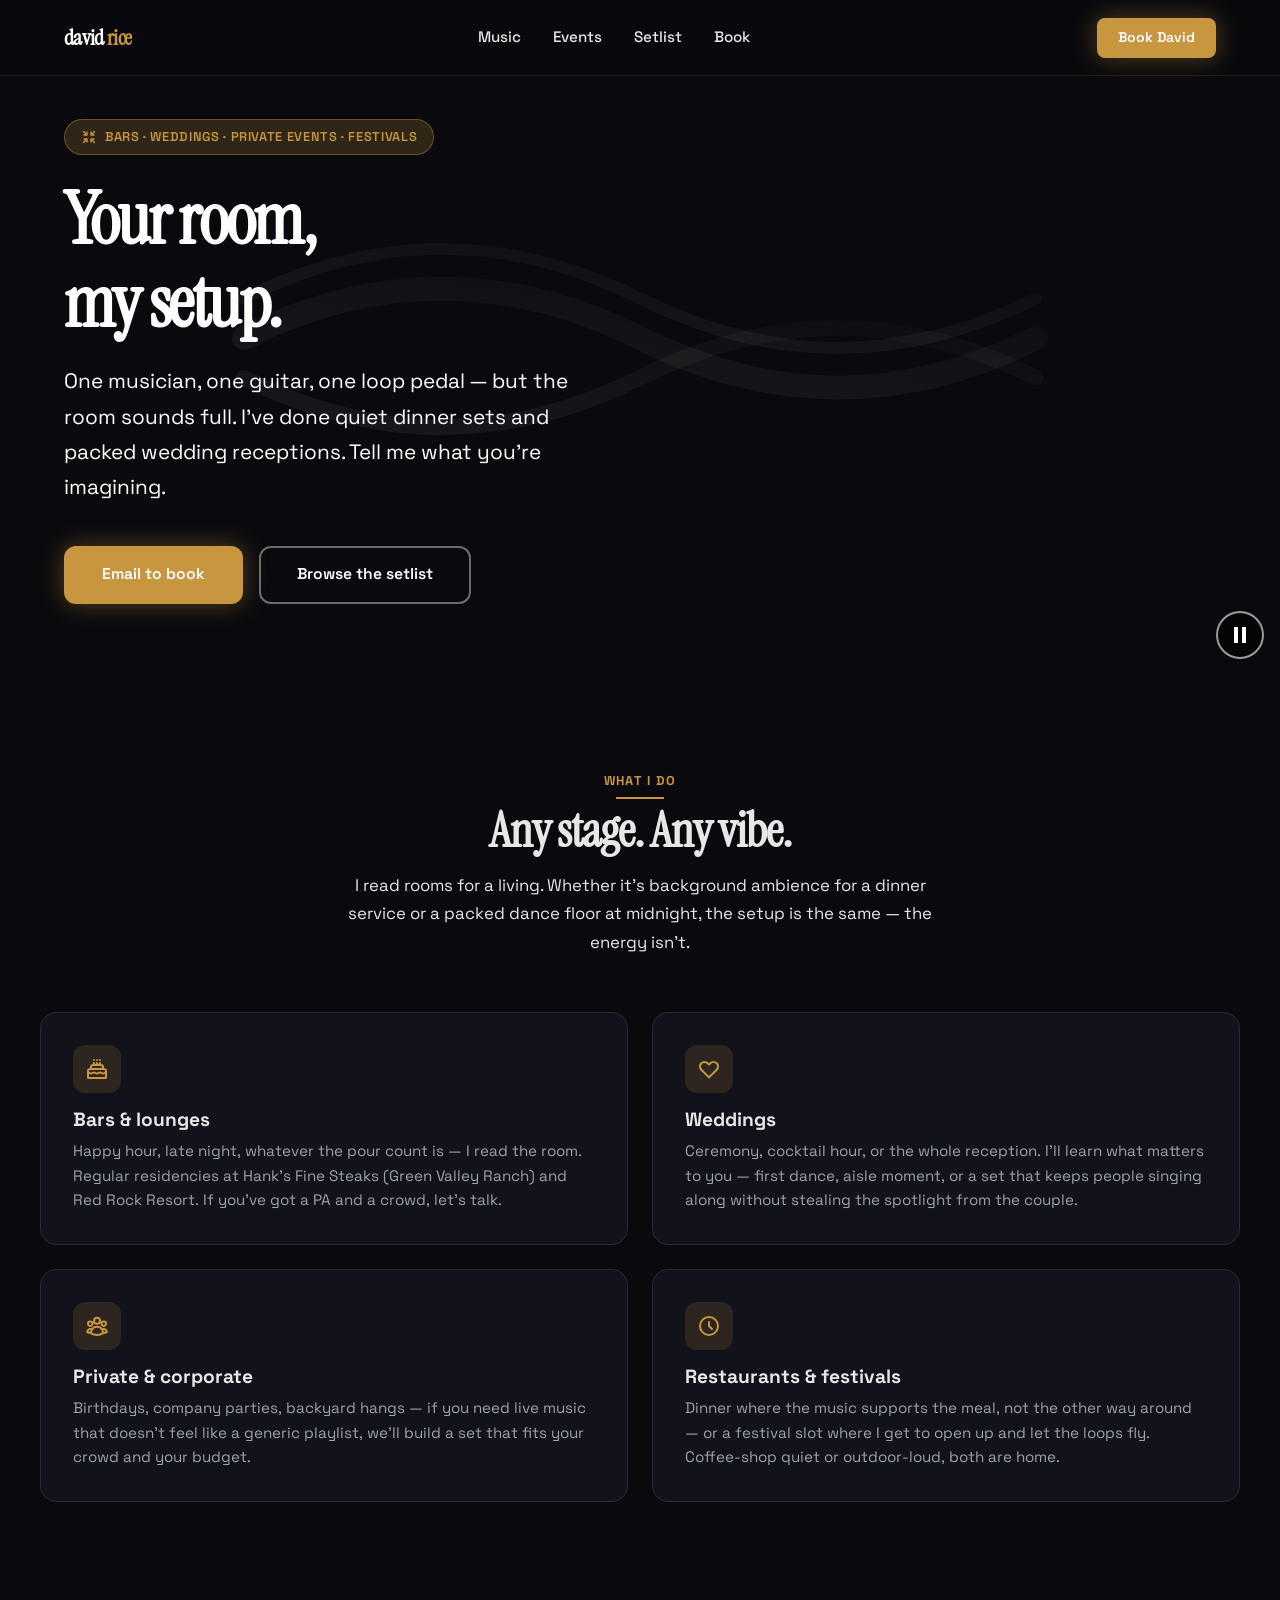
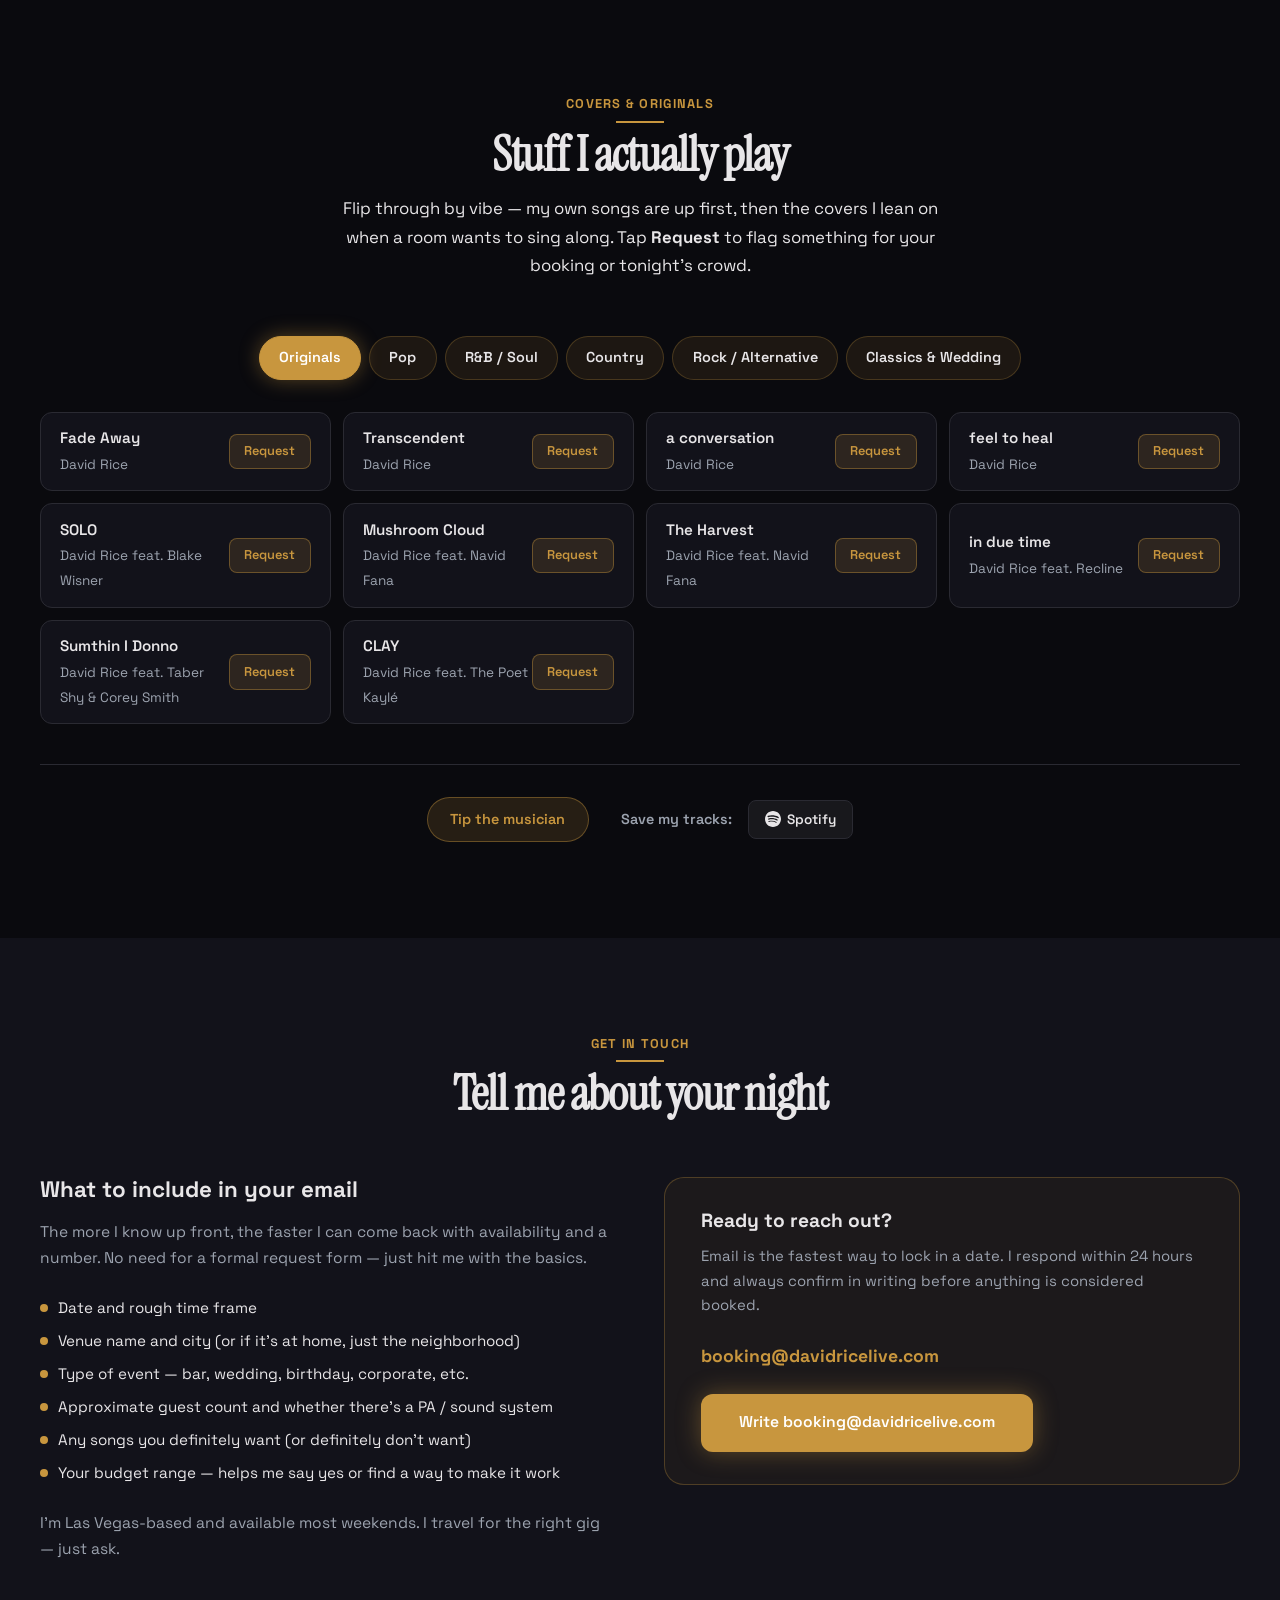
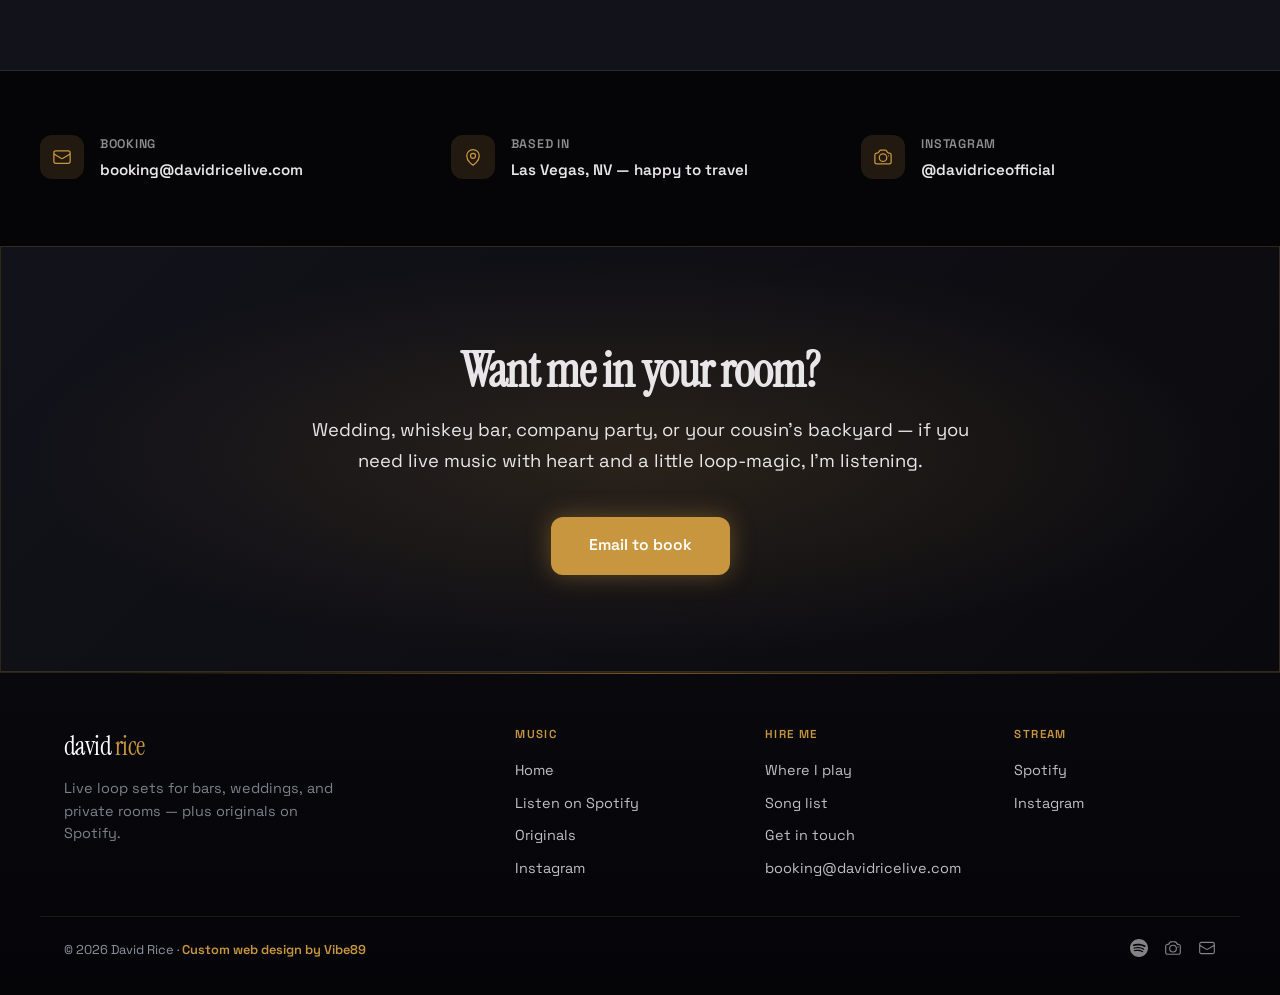
==== commit 6a65636e: "SEO: footer credit (Custom web design by Vibe89) Made-with: Cursor" ====
--- a/book.html
+++ b/book.html
@@ -512,7 +512,7 @@
       </div>
     </div>
     <div class="demo-footer__bottom">
-      <p class="demo-footer__legal"><span>&copy; 2026 David Rice</span> · <span class="demo-footer__credit">Built by <a href="https://vibe89.com" target="_blank" rel="noopener noreferrer">VIBE89</a></span></p>
+      <p class="demo-footer__legal"><span>&copy; 2026 David Rice</span> · <span class="demo-footer__credit"><a href="https://vibe89.com" target="_blank" rel="noopener noreferrer">Custom web design by Vibe89</a></span></p>
       <div class="demo-footer__socials">
         <a href="https://open.spotify.com/artist/2GixEWDWntHiYW2dzmlQTt" target="_blank" rel="noopener noreferrer" aria-label="David Rice on Spotify"><svg xmlns="http://www.w3.org/2000/svg" viewBox="0 0 24 24" fill="currentColor" width="20" height="20" aria-hidden="true"><path d="M12 0C5.4 0 0 5.4 0 12s5.4 12 12 12 12-5.4 12-12S18.66 0 12 0zm5.521 17.34c-.24.359-.66.48-1.021.24-2.82-1.74-6.36-2.101-10.561-1.141-.418.122-.779-.179-.899-.539-.12-.421.18-.78.54-.9 4.56-1.021 8.52-.6 11.64 1.32.42.18.479.659.301 1.02zm1.44-3.3c-.301.42-.841.6-1.262.3-3.239-1.98-8.159-2.4-11.939-1.38-.479.12-1.02-.12-1.14-.6-.12-.48.12-1.021.6-1.141C9.6 9.9 15 10.561 18.72 12.84c.361.181.54.78.241 1.2zm.12-3.36C15.24 8.4 8.82 8.16 5.16 9.301c-.6.179-1.2-.181-1.38-.721-.18-.601.18-1.2.72-1.381 4.26-1.261 11.28-1.02 15.721 1.621.539.3.719 1.02.419 1.56-.299.421-1.02.599-1.559.3z"/></svg></a>
         <a href="https://www.instagram.com/davidriceofficial/" target="_blank" rel="noopener noreferrer" aria-label="David Rice on Instagram"><svg xmlns="http://www.w3.org/2000/svg" fill="none" viewBox="0 0 24 24" stroke-width="1.5" stroke="currentColor" width="20" height="20" aria-hidden="true"><path stroke-linecap="round" stroke-linejoin="round" d="M6.827 6.175A2.31 2.31 0 0 1 5.186 7.23c-.38.054-.757.112-1.134.175C2.999 7.58 2.25 8.507 2.25 9.574V18a2.25 2.25 0 0 0 2.25 2.25h15A2.25 2.25 0 0 0 21.75 18V9.574c0-1.067-.75-1.994-1.802-2.169a47.865 47.865 0 0 0-1.134-.175 2.31 2.31 0 0 1-1.64-1.055l-.822-1.316a2.192 2.192 0 0 0-1.736-1.039 48.774 48.774 0 0 0-5.232 0 2.192 2.192 0 0 0-1.736 1.039l-.821 1.316Z"/><path stroke-linecap="round" stroke-linejoin="round" d="M16.5 12.75a4.5 4.5 0 1 1-9 0 4.5 4.5 0 0 1 9 0ZM18.75 10.5h.008v.008h-.008V10.5Z"/></svg></a>
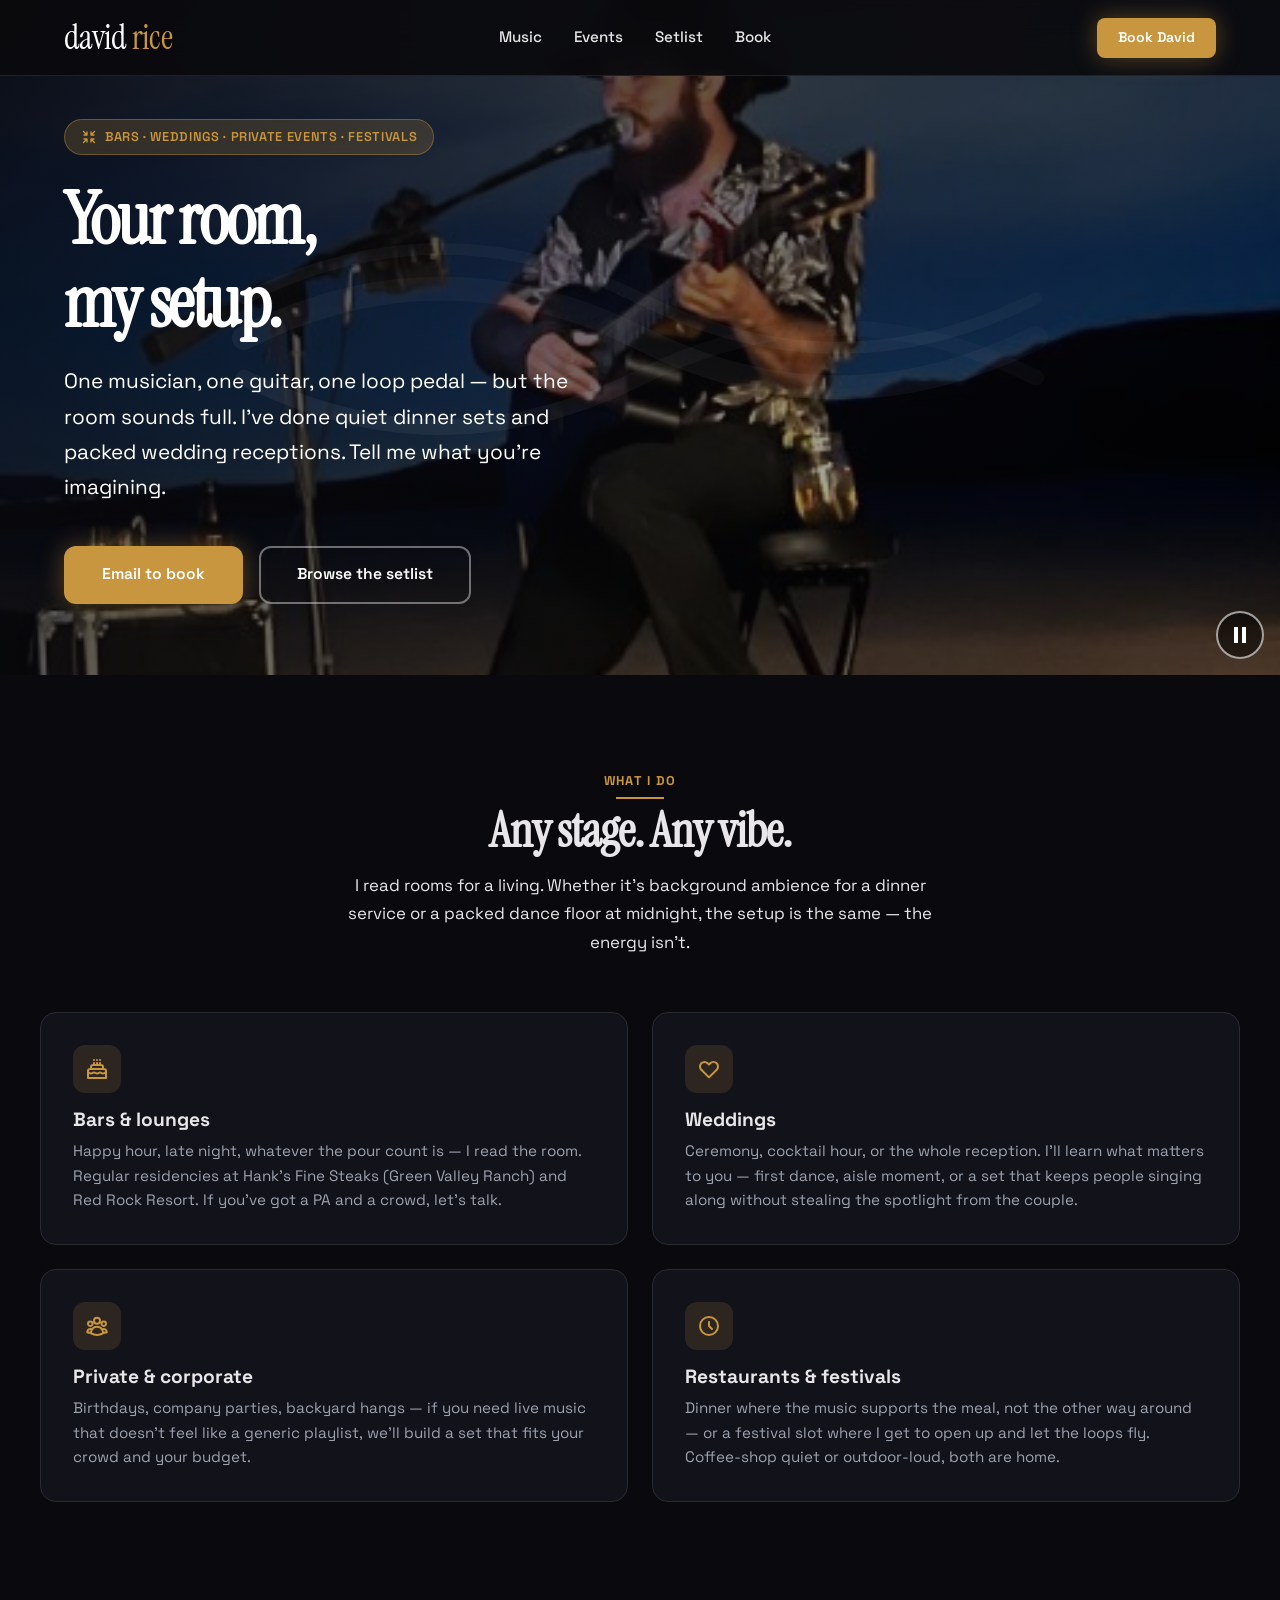
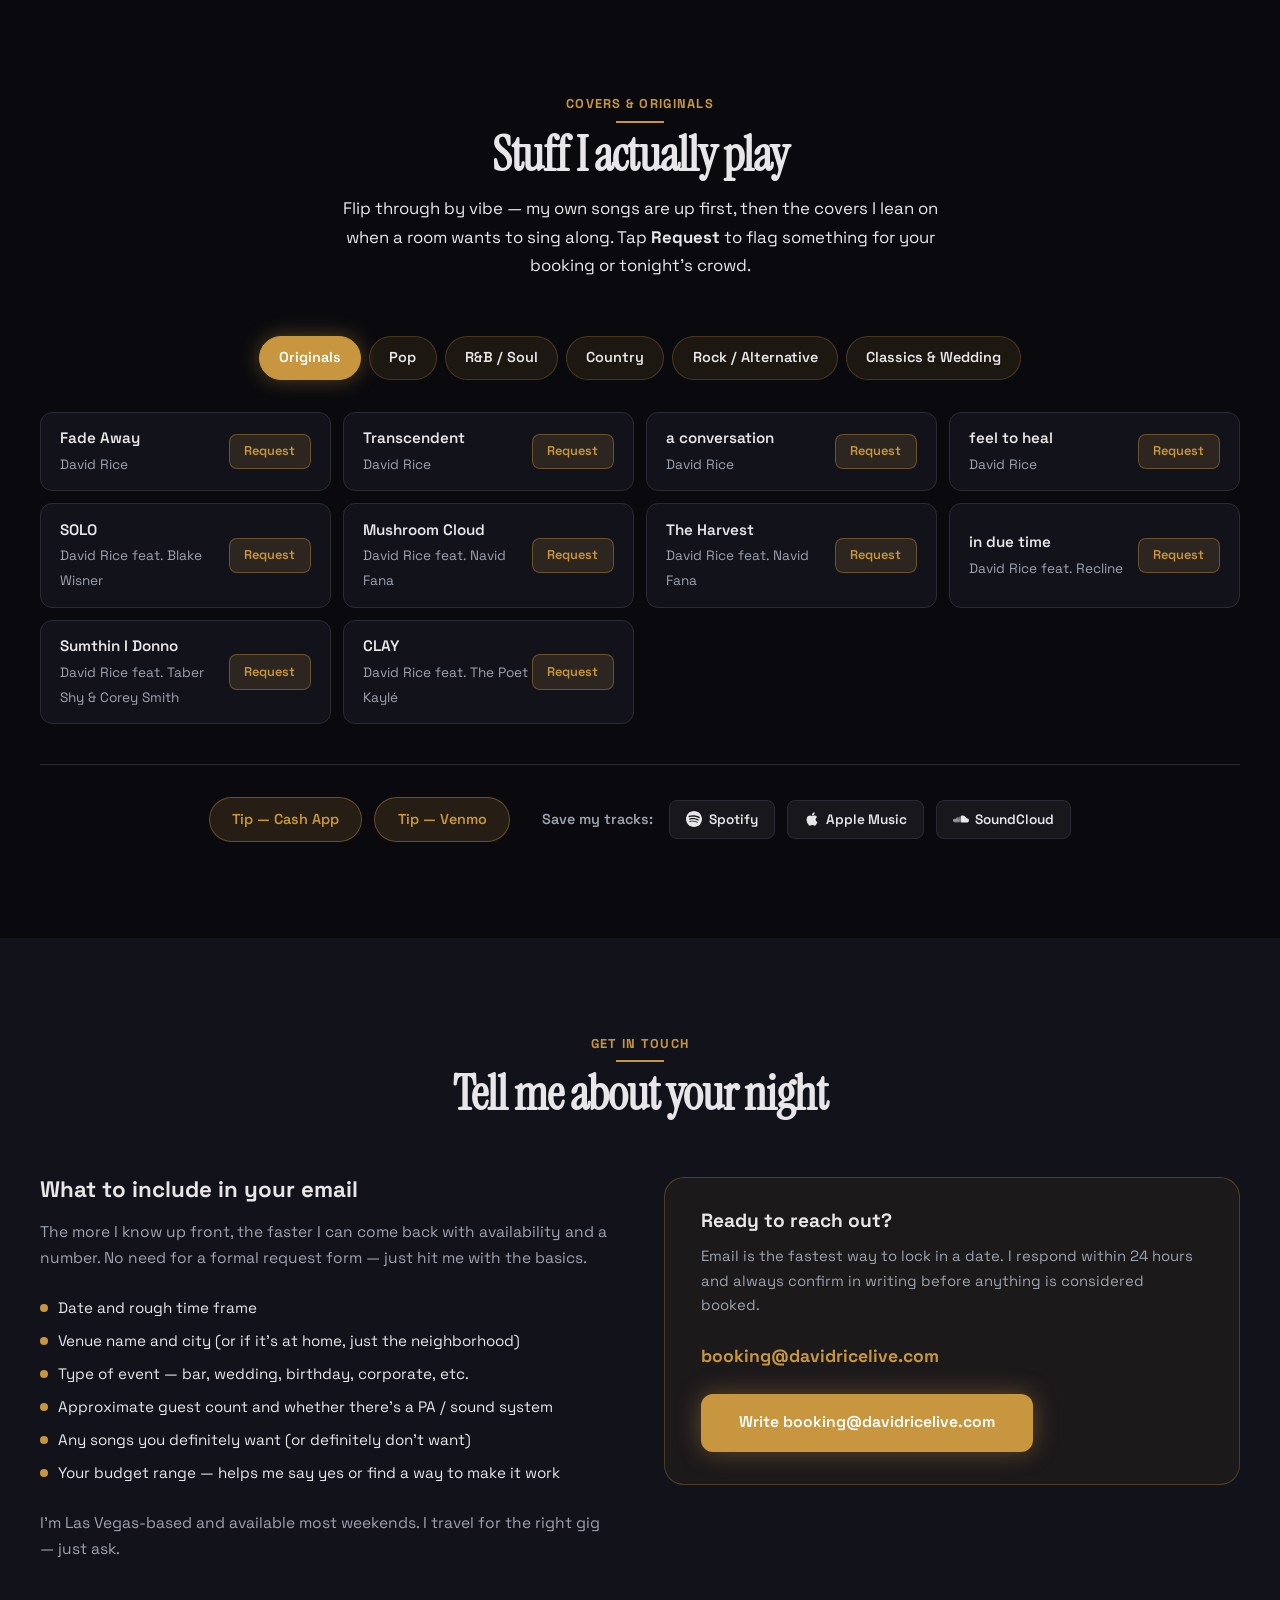
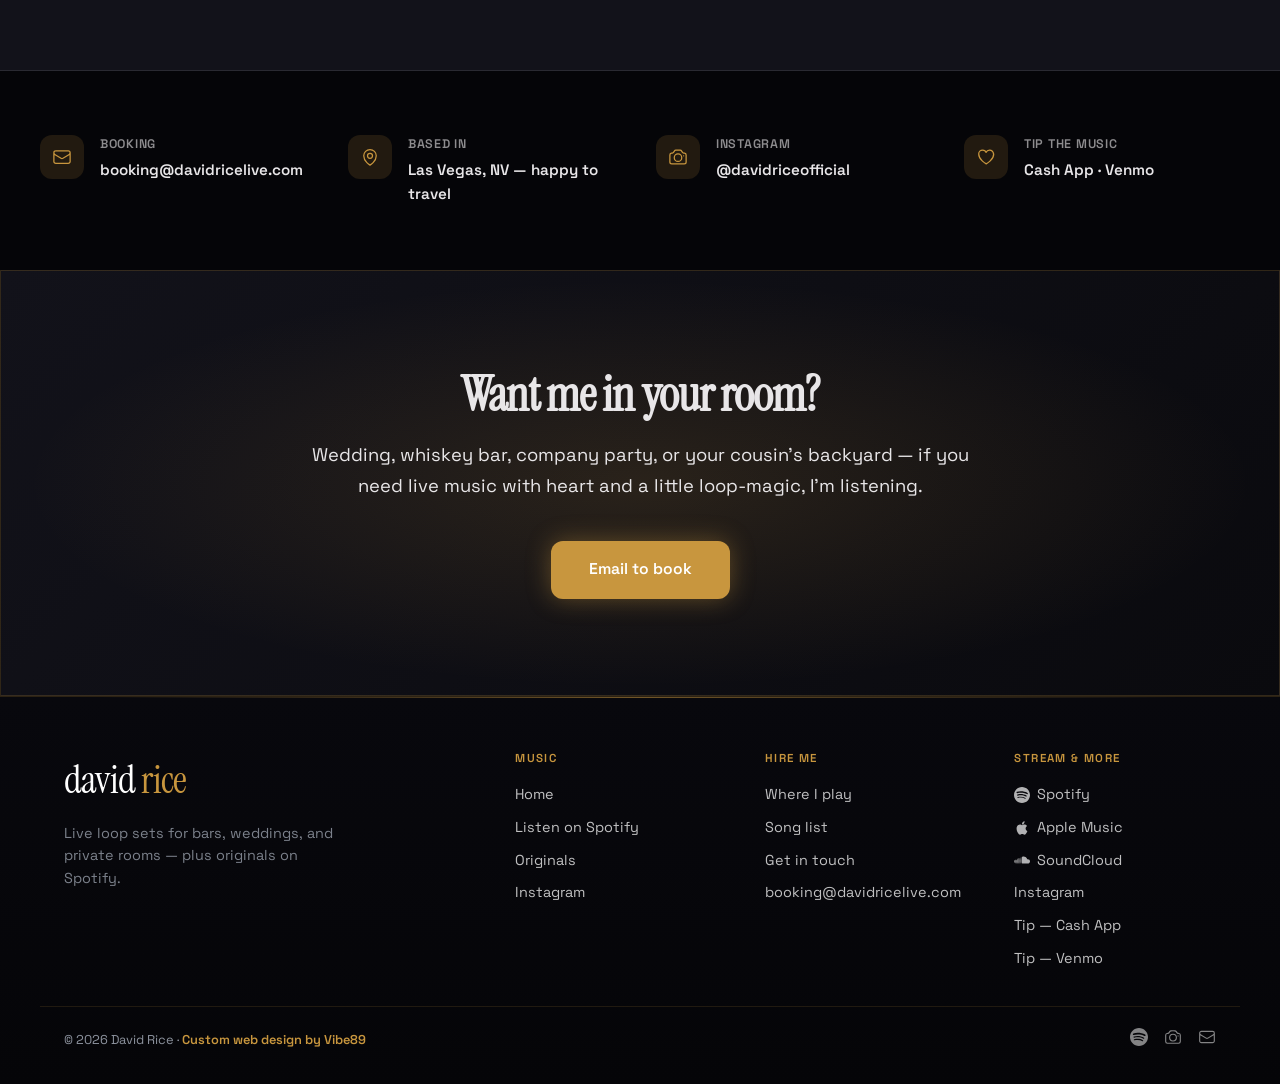
==== commit d4eb3cf3: "add more dr" ====
--- a/book.html
+++ b/book.html
@@ -29,7 +29,13 @@
       backdrop-filter: blur(20px);
       border-bottom: 1px solid rgba(200, 150, 62, 0.15);
     }
-    .davidrice .demo-nav__logo { color: #fff; }
+    .davidrice .demo-nav__logo {
+      color: #fff;
+      font-size: clamp(1.65rem, 4.8vw, 2.15rem);
+      font-weight: 400;
+      letter-spacing: -0.02em;
+      line-height: 1.05;
+    }
     .davidrice .demo-nav__logo span { color: var(--accent); }
     .davidrice .demo-nav__links a { color: rgba(255,255,255,0.9); }
     .davidrice .demo-nav__links a::after { background: var(--accent); }
@@ -116,7 +122,7 @@
     .davidrice .demo-footer__brand {
       font-family: 'Instrument Serif', Georgia, serif;
       font-weight: 400;
-      font-size: 1.65rem;
+      font-size: clamp(1.95rem, 3.8vw, 2.45rem);
       letter-spacing: -0.02em;
       color: #fff;
       margin-bottom: 0;
@@ -140,7 +146,11 @@
     .davidrice .demo-footer__links a {
       opacity: 0.88;
       color: rgba(255, 255, 255, 0.85);
-    }
+      display: inline-flex;
+      align-items: center;
+      gap: 0.4rem;
+    }
+    .davidrice .demo-footer__links a svg { flex-shrink: 0; opacity: 0.92; }
     .davidrice .demo-footer__links a:hover {
       opacity: 1;
       color: var(--accent);
@@ -233,11 +243,8 @@
     .davidrice .songs-list {
       display: grid;
       grid-template-columns: repeat(auto-fill, minmax(280px, 1fr));
-      gap: 0.75rem; max-height: 60vh; overflow-y: auto;
-    }
-    .davidrice .songs-list::-webkit-scrollbar { width: 8px; }
-    .davidrice .songs-list::-webkit-scrollbar-track { background: #12121a; border-radius: 4px; }
-    .davidrice .songs-list::-webkit-scrollbar-thumb { background: var(--accent); border-radius: 4px; }
+      gap: 0.75rem;
+    }
     .davidrice .song-item {
       display: flex; align-items: center; justify-content: space-between;
       padding: 0.85rem 1.2rem; border-radius: 12px;
@@ -312,6 +319,120 @@
       margin-bottom: 1.5rem; word-break: break-all;
     }
     @media (max-width: 768px) { .davidrice .booking-grid { grid-template-columns: 1fr; } }
+
+    .davidrice .tip-links {
+      display: flex;
+      flex-wrap: wrap;
+      gap: 0.75rem;
+      justify-content: center;
+      align-items: center;
+    }
+    .davidrice .tip-links .btn-tip {
+      text-decoration: none;
+      display: inline-flex;
+      align-items: center;
+    }
+    .davidrice .contact-item__value a + a { margin-left: 0.35rem; }
+
+    /* ── Song request thank-you modal ── */
+    .song-request-modal {
+      position: fixed;
+      inset: 0;
+      z-index: 10050;
+      display: flex;
+      align-items: center;
+      justify-content: center;
+      padding: 1.25rem;
+    }
+    .song-request-modal[hidden] {
+      display: none !important;
+    }
+    .song-request-modal__overlay {
+      position: absolute;
+      inset: 0;
+      background: rgba(5, 5, 8, 0.72);
+      backdrop-filter: blur(8px);
+      cursor: pointer;
+    }
+    .song-request-modal__dialog {
+      position: relative;
+      z-index: 1;
+      width: 100%;
+      max-width: 420px;
+      padding: 1.75rem 1.75rem 1.5rem;
+      border-radius: 20px;
+      border: 1px solid rgba(200, 150, 62, 0.35);
+      background: #12121a;
+      box-shadow: 0 24px 48px rgba(0, 0, 0, 0.55), 0 0 40px rgba(200, 150, 62, 0.12);
+      color: #e8e6e8;
+    }
+    .song-request-modal__close {
+      position: absolute;
+      top: 0.85rem;
+      right: 0.85rem;
+      width: 2.25rem;
+      height: 2.25rem;
+      border-radius: 10px;
+      border: 1px solid var(--border);
+      background: rgba(255, 255, 255, 0.06);
+      color: rgba(255, 255, 255, 0.85);
+      font-size: 1.35rem;
+      line-height: 1;
+      cursor: pointer;
+      display: flex;
+      align-items: center;
+      justify-content: center;
+      transition: background 0.2s, border-color 0.2s, color 0.2s;
+    }
+    .song-request-modal__close:hover {
+      background: rgba(200, 150, 62, 0.15);
+      border-color: rgba(200, 150, 62, 0.45);
+      color: var(--accent);
+    }
+    .song-request-modal__title {
+      font-family: 'Instrument Serif', Georgia, serif;
+      font-size: 1.5rem;
+      font-weight: 400;
+      margin: 0 2.25rem 0.75rem 0;
+      letter-spacing: -0.02em;
+      color: #fff;
+    }
+    .song-request-modal__text {
+      font-size: 0.95rem;
+      line-height: 1.65;
+      color: var(--text-muted);
+      margin: 0 0 1.25rem;
+    }
+    .song-request-modal__tips-label {
+      font-size: 0.72rem;
+      font-weight: 600;
+      letter-spacing: 0.12em;
+      text-transform: uppercase;
+      color: var(--accent);
+      margin-bottom: 0.65rem;
+    }
+    .song-request-modal__tips {
+      display: flex;
+      flex-wrap: wrap;
+      gap: 0.65rem;
+    }
+    .song-request-modal__tips a {
+      display: inline-flex;
+      align-items: center;
+      padding: 0.55rem 1.1rem;
+      border-radius: 50px;
+      font-size: 0.88rem;
+      font-weight: 600;
+      background: var(--accent-dim);
+      border: 1px solid rgba(200, 150, 62, 0.45);
+      color: var(--accent);
+      text-decoration: none;
+      transition: background 0.25s, color 0.25s;
+    }
+    .song-request-modal__tips a:hover {
+      background: var(--accent);
+      color: #fff;
+    }
   </style>
 </head>
 <body class="davidrice">
@@ -336,7 +457,7 @@
     <!-- ── HERO ── -->
     <section class="demo-hero" aria-label="Hero">
       <div class="demo-hero__bg">
-        <video autoplay muted loop playsinline poster="https://images.unsplash.com/photo-1470225620780-dba8ba36b745?w=1920&q=80">
+        <video autoplay muted loop playsinline poster="images/davidrice-live-desert-night.png">
           <source src="https://assets.mixkit.co/videos/479/479-720.mp4" type="video/mp4">
         </video>
       </div>
@@ -403,13 +524,24 @@
           </div>
         </div>
         <div class="songs-footer" data-reveal="up" data-reveal-delay="3">
-          <button type="button" class="btn-tip" aria-label="Send a tip">Tip the musician</button>
+          <div class="tip-links">
+            <a href="https://cash.app/$ricericebaby" class="btn-tip" target="_blank" rel="noopener noreferrer">Tip — Cash App</a>
+            <a href="https://venmo.com/code?user_id=1956908449660928887&amp;created=1647710325.648871&amp;printed=1" class="btn-tip" target="_blank" rel="noopener noreferrer">Tip — Venmo</a>
+          </div>
           <div class="original-music">
             <span class="original-music__label">Save my tracks:</span>
             <div class="original-music__links">
               <a href="https://open.spotify.com/artist/2GixEWDWntHiYW2dzmlQTt" target="_blank" rel="noopener noreferrer">
                 <svg width="16" height="16" viewBox="0 0 24 24" fill="currentColor"><path d="M12 0C5.4 0 0 5.4 0 12s5.4 12 12 12 12-5.4 12-12S18.66 0 12 0zm5.521 17.34c-.24.359-.66.48-1.021.24-2.82-1.74-6.36-2.101-10.561-1.141-.418.122-.779-.179-.899-.539-.12-.421.18-.78.54-.9 4.56-1.021 8.52-.6 11.64 1.32.42.18.479.659.301 1.02zm1.44-3.3c-.301.42-.841.6-1.262.3-3.239-1.98-8.159-2.58-11.939-1.38-.479.12-1.02-.12-1.14-.6-.12-.48.12-1.021.6-1.141C9.6 9.9 15 10.561 18.72 12.84c.361.181.54.78.241 1.2zm.12-3.36C15.24 8.4 8.82 8.16 5.16 9.301c-.6.179-1.2-.181-1.38-.721-.18-.601.18-1.2.72-1.381 4.26-1.26 11.28-1.02 15.721 1.621.539.3.719 1.02.419 1.56-.299.421-1.02.599-1.559.3z"/></svg>
                 Spotify
+              </a>
+              <a href="https://music.apple.com/us/artist/david-rice/1524883719" target="_blank" rel="noopener noreferrer">
+                <svg width="16" height="16" viewBox="0 0 24 24" fill="currentColor" aria-hidden="true"><path d="M18.71 19.5c-.83 1.24-1.71 2.45-3.05 2.47-1.34.03-1.77-.79-3.29-.79-1.53 0-2 .77-3.27.82-1.31.05-2.3-1.32-3.14-2.53C4.25 17 2.94 12.45 4.7 9.39c.87-1.52 2.43-2.48 4.12-2.51 1.28-.02 2.5.87 3.29.87.78 0 2.26-1.07 3.81-.91.65.03 2.47.26 3.64 1.98-.09.06-2.17 1.28-2.15 3.81.03 3.02 2.65 4.03 2.68 4.04-.03.07-.42 1.44-1.38 2.83M13 3.5c.73-.83 1.94-1.46 2.94-1.5.13 1.17-.34 2.35-1.04 3.19-.69.85-1.83 1.51-2.95 1.42-.15-1.15.41-2.35 1.05-3.11z"/></svg>
+                Apple Music
+              </a>
+              <a href="https://soundcloud.com/dahbeed-arroz/chocolatey-with-jonah-rice" target="_blank" rel="noopener noreferrer">
+                <svg width="16" height="16" viewBox="0 0 24 24" fill="currentColor" aria-hidden="true"><path d="M23.999 14.165c-.052 1.796-1.612 3.169-3.4 3.169h-8.18a.68.68 0 0 1-.675-.683V7.862a.747.747 0 0 1 .452-.724s.75-.513 2.333-.513a5.364 5.364 0 0 1 2.763.755 5.433 5.433 0 0 1 2.57 3.54c.282-.08.574-.121.868-.12.884 0 1.73.358 2.347.992s.948 1.49.922 2.373ZM10.721 8.421c.247 2.98.427 5.697 0 8.672a.264.264 0 0 1-.53 0c-.395-2.946-.22-5.718 0-8.672a.264.264 0 0 1 .53 0ZM9.072 9.448c.285 2.659.37 4.986-.006 7.655a.277.277 0 0 1-.55 0c-.331-2.63-.256-5.02 0-7.655a.277.277 0 0 1 .556 0Zm-1.663-.257c.27 2.726.39 5.171 0 7.904a.266.266 0 0 1-.532 0c-.38-2.69-.257-5.21 0-7.904a.266.266 0 0 1 .532 0Zm-1.647.77a26.108 26.108 0 0 1-.008 7.147.272.272 0 0 1-.542 0 27.955 27.955 0 0 1 0-7.147.275.275 0 0 1 .55 0Zm-1.67 1.769c.421 1.865.228 3.5-.029 5.388a.257.257 0 0 1-.514 0c-.21-1.858-.398-3.549 0-5.389a.272.272 0 0 1 .543 0Zm-1.655-.273c.388 1.897.26 3.508-.01 5.412-.026.28-.514.283-.54 0-.244-1.878-.347-3.54-.01-5.412a.283.283 0 0 1 .56 0Zm-1.668.911c.4 1.268.257 2.292-.026 3.572a.257.257 0 0 1-.514 0c-.241-1.262-.354-2.312-.023-3.572a.283.283 0 0 1 .563 0Z"/></svg>
+                SoundCloud
               </a>
             </div>
           </div>
@@ -463,6 +595,10 @@
           <div class="contact-item__icon" aria-hidden="true"><svg xmlns="http://www.w3.org/2000/svg" fill="none" viewBox="0 0 24 24" stroke-width="1.5" stroke="currentColor"><path stroke-linecap="round" stroke-linejoin="round" d="M6.827 6.175A2.31 2.31 0 0 1 5.186 7.23c-.38.054-.757.112-1.134.175C2.999 7.58 2.25 8.507 2.25 9.574V18a2.25 2.25 0 0 0 2.25 2.25h15A2.25 2.25 0 0 0 21.75 18V9.574c0-1.067-.75-1.994-1.802-2.169a47.865 47.865 0 0 0-1.134-.175 2.31 2.31 0 0 1-1.64-1.055l-.822-1.316a2.192 2.192 0 0 0-1.736-1.039 48.774 48.774 0 0 0-5.232 0 2.192 2.192 0 0 0-1.736 1.039l-.821 1.316Z"/><path stroke-linecap="round" stroke-linejoin="round" d="M16.5 12.75a4.5 4.5 0 1 1-9 0 4.5 4.5 0 0 1 9 0ZM18.75 10.5h.008v.008h-.008V10.5Z"/></svg></div>
           <div><div class="contact-item__label">Instagram</div><div class="contact-item__value"><a href="https://www.instagram.com/davidriceofficial/" target="_blank" rel="noopener noreferrer">@davidriceofficial</a></div></div>
         </div>
+        <div class="contact-item">
+          <div class="contact-item__icon" aria-hidden="true"><svg xmlns="http://www.w3.org/2000/svg" fill="none" viewBox="0 0 24 24" stroke-width="1.5" stroke="currentColor"><path stroke-linecap="round" stroke-linejoin="round" d="M21 8.25c0-2.485-2.099-4.5-4.688-4.5-1.935 0-3.597 1.126-4.312 2.733C11.54 4.876 9.878 3.75 7.943 3.75 5.354 3.75 3.255 5.765 3.255 8.25c0 7.22 9 12 9 12s9-4.78 9-12z"/></svg></div>
+          <div><div class="contact-item__label">Tip the music</div><div class="contact-item__value"><a href="https://cash.app/$ricericebaby" target="_blank" rel="noopener noreferrer">Cash App</a><span class="contact-item__sep" aria-hidden="true"> · </span><a href="https://venmo.com/code?user_id=1956908449660928887&amp;created=1647710325.648871&amp;printed=1" target="_blank" rel="noopener noreferrer">Venmo</a></div></div>
+        </div>
       </div>
     </section>
 
@@ -504,10 +640,14 @@
         </div>
       </nav>
       <div>
-        <div class="demo-footer__col-title">Stream</div>
+        <div class="demo-footer__col-title">Stream &amp; more</div>
         <div class="demo-footer__links">
-          <a href="https://open.spotify.com/artist/2GixEWDWntHiYW2dzmlQTt" target="_blank" rel="noopener noreferrer">Spotify</a>
+          <a href="https://open.spotify.com/artist/2GixEWDWntHiYW2dzmlQTt" target="_blank" rel="noopener noreferrer"><svg width="16" height="16" viewBox="0 0 24 24" fill="currentColor" aria-hidden="true"><path d="M12 0C5.4 0 0 5.4 0 12s5.4 12 12 12 12-5.4 12-12S18.66 0 12 0zm5.521 17.34c-.24.359-.66.48-1.021.24-2.82-1.74-6.36-2.101-10.561-1.141-.418.122-.779-.179-.899-.539-.12-.421.18-.78.54-.9 4.56-1.021 8.52-.6 11.64 1.32.42.18.479.659.301 1.02zm1.44-3.3c-.301.42-.841.6-1.262.3-3.239-1.98-8.159-2.4-11.939-1.38-.479.12-1.02-.12-1.14-.6-.12-.48.12-1.021.6-1.141C9.6 9.9 15 10.561 18.72 12.84c.361.181.54.78.241 1.2zm.12-3.36C15.24 8.4 8.82 8.16 5.16 9.301c-.6.179-1.2-.181-1.38-.721-.18-.601.18-1.2.72-1.381 4.26-1.261 11.28-1.02 15.721 1.621.539.3.719 1.02.419 1.56-.299.421-1.02.599-1.559.3z"/></svg>Spotify</a>
+          <a href="https://music.apple.com/us/artist/david-rice/1524883719" target="_blank" rel="noopener noreferrer"><svg width="16" height="16" viewBox="0 0 24 24" fill="currentColor" aria-hidden="true"><path d="M18.71 19.5c-.83 1.24-1.71 2.45-3.05 2.47-1.34.03-1.77-.79-3.29-.79-1.53 0-2 .77-3.27.82-1.31.05-2.3-1.32-3.14-2.53C4.25 17 2.94 12.45 4.7 9.39c.87-1.52 2.43-2.48 4.12-2.51 1.28-.02 2.5.87 3.29.87.78 0 2.26-1.07 3.81-.91.65.03 2.47.26 3.64 1.98-.09.06-2.17 1.28-2.15 3.81.03 3.02 2.65 4.03 2.68 4.04-.03.07-.42 1.44-1.38 2.83M13 3.5c.73-.83 1.94-1.46 2.94-1.5.13 1.17-.34 2.35-1.04 3.19-.69.85-1.83 1.51-2.95 1.42-.15-1.15.41-2.35 1.05-3.11z"/></svg>Apple Music</a>
+          <a href="https://soundcloud.com/dahbeed-arroz/chocolatey-with-jonah-rice" target="_blank" rel="noopener noreferrer"><svg width="16" height="16" viewBox="0 0 24 24" fill="currentColor" aria-hidden="true"><path d="M23.999 14.165c-.052 1.796-1.612 3.169-3.4 3.169h-8.18a.68.68 0 0 1-.675-.683V7.862a.747.747 0 0 1 .452-.724s.75-.513 2.333-.513a5.364 5.364 0 0 1 2.763.755 5.433 5.433 0 0 1 2.57 3.54c.282-.08.574-.121.868-.12.884 0 1.73.358 2.347.992s.948 1.49.922 2.373ZM10.721 8.421c.247 2.98.427 5.697 0 8.672a.264.264 0 0 1-.53 0c-.395-2.946-.22-5.718 0-8.672a.264.264 0 0 1 .53 0ZM9.072 9.448c.285 2.659.37 4.986-.006 7.655a.277.277 0 0 1-.55 0c-.331-2.63-.256-5.02 0-7.655a.277.277 0 0 1 .556 0Zm-1.663-.257c.27 2.726.39 5.171 0 7.904a.266.266 0 0 1-.532 0c-.38-2.69-.257-5.21 0-7.904a.266.266 0 0 1 .532 0Zm-1.647.77a26.108 26.108 0 0 1-.008 7.147.272.272 0 0 1-.542 0 27.955 27.955 0 0 1 0-7.147.275.275 0 0 1 .55 0Zm-1.67 1.769c.421 1.865.228 3.5-.029 5.388a.257.257 0 0 1-.514 0c-.21-1.858-.398-3.549 0-5.389a.272.272 0 0 1 .543 0Zm-1.655-.273c.388 1.897.26 3.508-.01 5.412-.026.28-.514.283-.54 0-.244-1.878-.347-3.54-.01-5.412a.283.283 0 0 1 .56 0Zm-1.668.911c.4 1.268.257 2.292-.026 3.572a.257.257 0 0 1-.514 0c-.241-1.262-.354-2.312-.023-3.572a.283.283 0 0 1 .563 0Z"/></svg>SoundCloud</a>
           <a href="https://www.instagram.com/davidriceofficial/" target="_blank" rel="noopener noreferrer">Instagram</a>
+          <a href="https://cash.app/$ricericebaby" target="_blank" rel="noopener noreferrer">Tip — Cash App</a>
+          <a href="https://venmo.com/code?user_id=1956908449660928887&amp;created=1647710325.648871&amp;printed=1" target="_blank" rel="noopener noreferrer">Tip — Venmo</a>
         </div>
       </div>
     </div>
@@ -521,12 +661,64 @@
     </div>
   </footer>
 
+  <div id="song-request-modal" class="song-request-modal" hidden role="dialog" aria-modal="true" aria-labelledby="song-request-modal-title">
+    <div class="song-request-modal__overlay" id="song-request-modal-overlay" aria-hidden="true"></div>
+    <div class="song-request-modal__dialog">
+      <button type="button" class="song-request-modal__close" id="song-request-modal-close" aria-label="Close dialog">&times;</button>
+      <h2 class="song-request-modal__title" id="song-request-modal-title">Thanks for your song request</h2>
+      <p class="song-request-modal__text">That means a lot — supporting local music keeps nights like these going. If you’d like to tip, it’s always appreciated.</p>
+      <p class="song-request-modal__tips-label">Tip the music</p>
+      <div class="song-request-modal__tips">
+        <a href="https://cash.app/$ricericebaby" target="_blank" rel="noopener noreferrer">Cash App</a>
+        <a href="https://venmo.com/code?user_id=1956908449660928887&amp;created=1647710325.648871&amp;printed=1" target="_blank" rel="noopener noreferrer">Venmo</a>
+      </div>
+    </div>
+  </div>
+
   <script>
   (function() {
     var tabsEl = document.querySelector('.davidrice .songs-tabs');
     var listEl = document.querySelector('.davidrice .songs-list');
     if (!tabsEl || !listEl) return;
     var requested = new Set();
+    var SMS_PHONE = '+17029817120';
+    var modalEl = document.getElementById('song-request-modal');
+    var modalOverlay = document.getElementById('song-request-modal-overlay');
+    var modalClose = document.getElementById('song-request-modal-close');
+
+    function openSongRequestModal() {
+      if (!modalEl) return;
+      modalEl.removeAttribute('hidden');
+      document.body.style.overflow = 'hidden';
+      if (modalClose) modalClose.focus();
+    }
+
+    function closeSongRequestModal() {
+      if (!modalEl) return;
+      modalEl.setAttribute('hidden', '');
+      document.body.style.overflow = '';
+    }
+
+    function openSmsWithSong(title, artist) {
+      var line = 'Song request: "' + title + '"' + (artist ? ' by ' + artist : '');
+      var body = encodeURIComponent(line);
+      var href = 'sms:' + SMS_PHONE + '?body=' + body;
+      var a = document.createElement('a');
+      a.href = href;
+      a.style.display = 'none';
+      document.body.appendChild(a);
+      a.click();
+      document.body.removeChild(a);
+    }
+
+    if (modalEl && modalOverlay && modalClose) {
+      modalOverlay.addEventListener('click', function() {
+        closeSongRequestModal();
+      });
+      modalClose.addEventListener('click', function() {
+        closeSongRequestModal();
+      });
+    }
     fetch('songs-by-genre.json').then(function(r) { return r.json(); }).then(function(data) {
       var genres = data.genres || [];
       genres.forEach(function(g, i) {
@@ -578,6 +770,8 @@
             requested.add(key);
             btn.classList.add('requested');
             btn.textContent = 'Requested';
+            openSmsWithSong(title, artist);
+            openSongRequestModal();
           });
           item.append(info, btn);
           listEl.appendChild(item);
